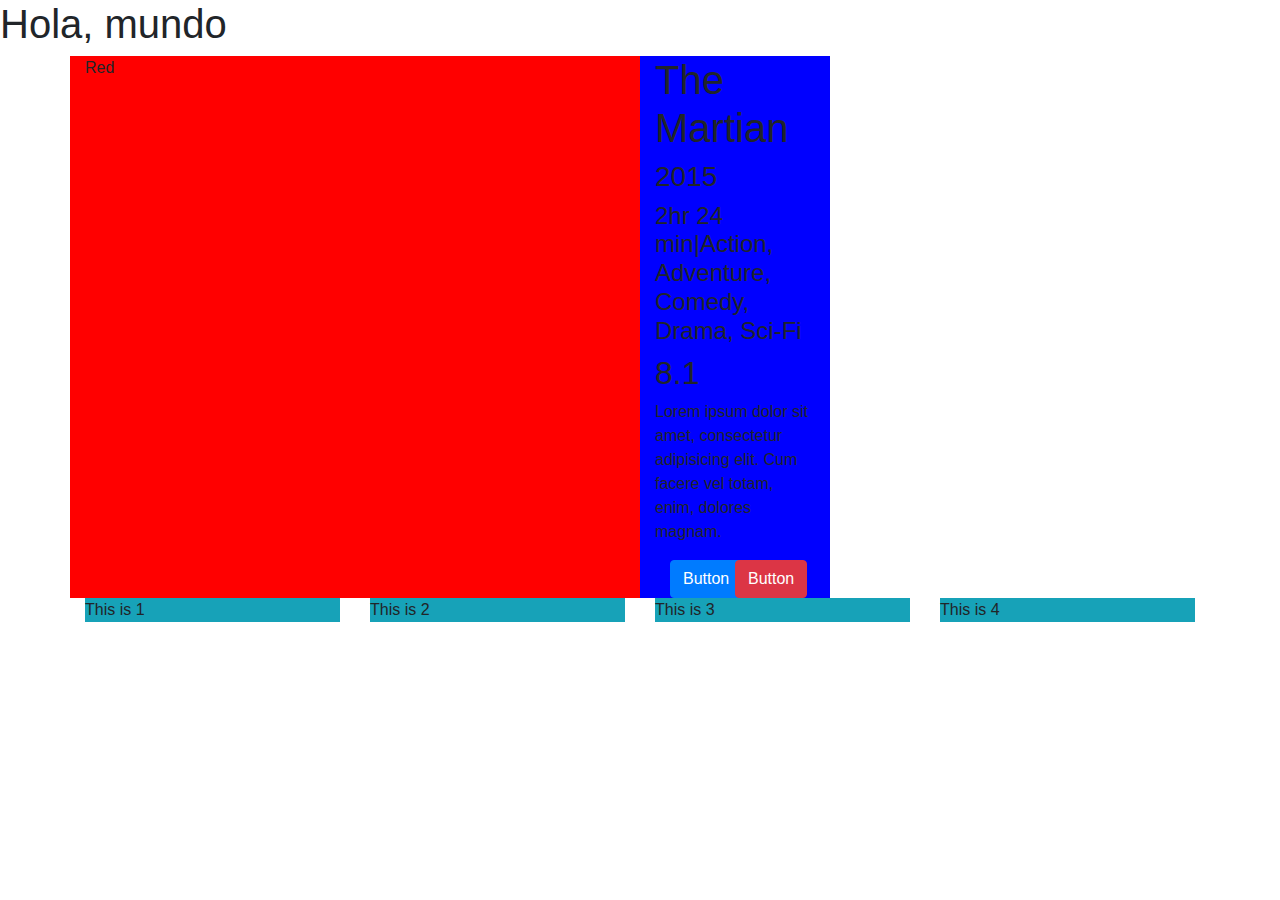
==== index.html @ c1e4bbce "First project commit" ====
<!DOCTYPE html>
<html lang="en">
<head>
	<meta charset="UTF-8">
	<meta name="viewport" content="width=device-width, initial-scale=1.0">
	<title>Cinema Website</title>

	<!-- CSS Stylesheets -->
	<link rel="stylesheet" href="css/style.css">
	<link rel="stylesheet" href="css/vendor/bootstrap.min.css">



</head>
<body>
	
	<h1>Hola, mundo</h1>
	<div class="container" style="height: auto;">
		<div class="row h-100 overflow-hidden">
			<div class="col-6 col-md-6" style="background: red">Red</div>
			<div class="col-6 col-md-2" style="background: blue">
				<h1>The Martian</h1>
				<h3>2015</h3>
				<h4>2hr 24 min|Action, Adventure, Comedy, Drama, Sci-Fi</h4>
				<h2>8.1</h2>
				<p>Lorem ipsum dolor sit amet, consectetur adipisicing elit. Cum facere vel totam, enim, dolores magnam.</p>
				<div class="row container-fluid">
					<div class="col-6"><button class="btn btn-primary">Button</button></div>
					<div class="col-6"><button class="btn btn-danger">Button</button></div>
				</div>
			</div>
		</div>
		<div class="row">
			<div class="col-3"><div class="bg-info">This is 1</div></div>
			<div class="col-3"><div class="bg-info">This is 2</div></div>
			<div class="col-3"><div class="bg-info">This is 3</div></div>
			<div class="col-3"><div class="bg-info">This is 4</div></div>
			
		</div>


	</div>





	<script src="js/jquery.js"></script>
	<script src="js/bootstrap.min.js"></script>
	<script scr="js/jquery.js"></script>
</body>
</html>
---- css/style.css ----
/*# sourceMappingURL=style.css.map */
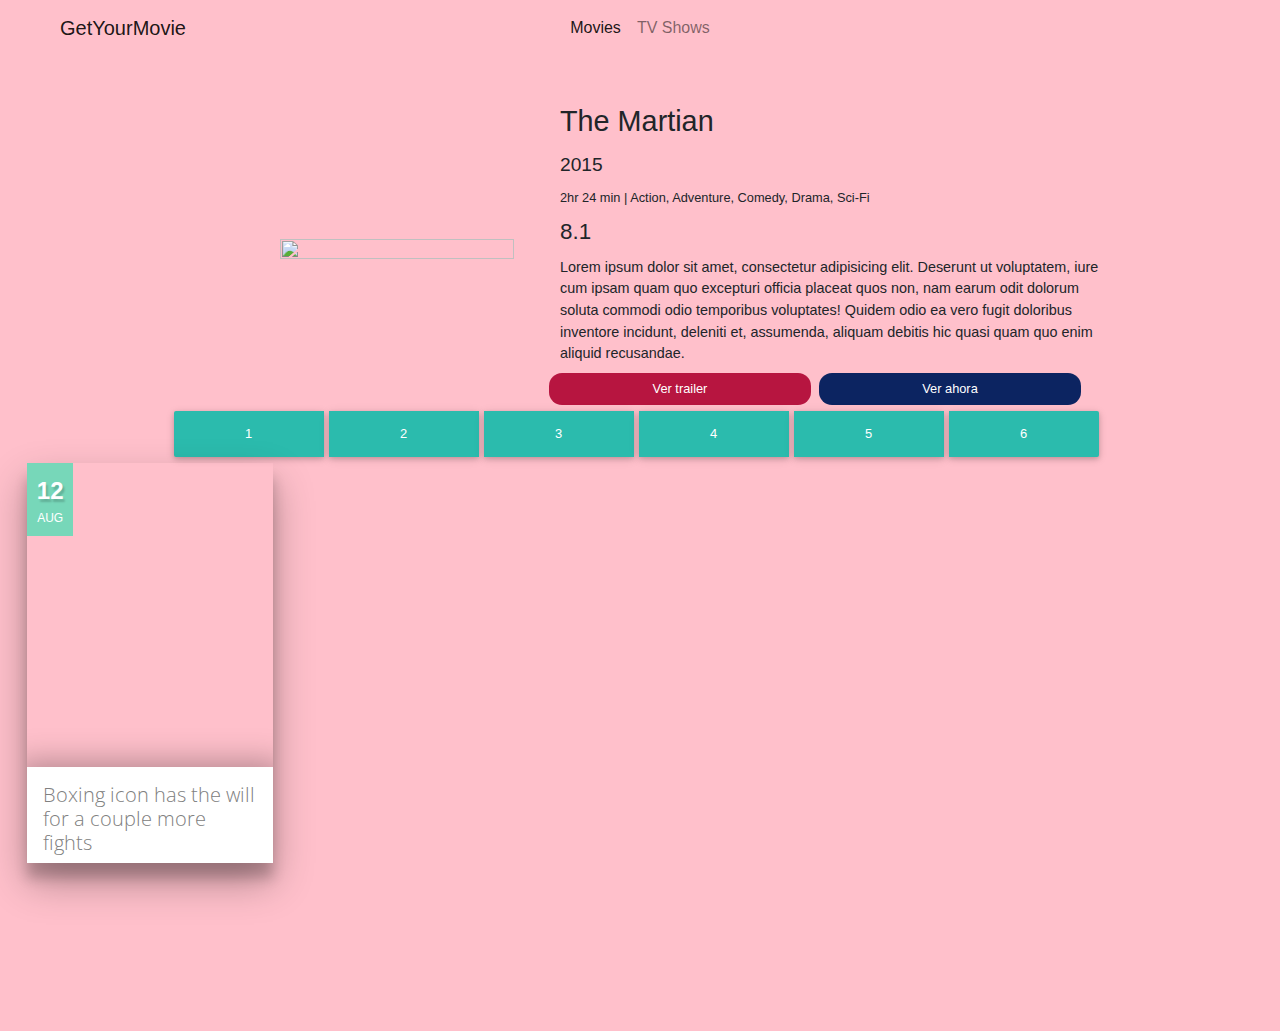
==== commit fc6bd116: "Card design finished" ====
--- a/index.html
+++ b/index.html
@@ -6,40 +6,126 @@
 	<title>Cinema Website</title>
 
 	<!-- CSS Stylesheets -->
-	<link rel="stylesheet" href="css/style.css">
 	<link rel="stylesheet" href="css/vendor/bootstrap.min.css">
+	<link rel="stylesheet" href="css/style.min.css">
+	<!-- <link rel="stylesheet" href="css/faststyle.css"> -->
+	<link rel="stylesheet" href="css/vendor/slick/slick.css">
+	<link rel="stylesheet" href="css/vendor/slick/slick-theme.css">
+
 
 
 
 </head>
 <body>
-	
-	<h1>Hola, mundo</h1>
-	<div class="container" style="height: auto;">
-		<div class="row h-100 overflow-hidden">
-			<div class="col-6 col-md-6" style="background: red">Red</div>
-			<div class="col-6 col-md-2" style="background: blue">
-				<h1>The Martian</h1>
-				<h3>2015</h3>
-				<h4>2hr 24 min|Action, Adventure, Comedy, Drama, Sci-Fi</h4>
-				<h2>8.1</h2>
-				<p>Lorem ipsum dolor sit amet, consectetur adipisicing elit. Cum facere vel totam, enim, dolores magnam.</p>
-				<div class="row container-fluid">
-					<div class="col-6"><button class="btn btn-primary">Button</button></div>
-					<div class="col-6"><button class="btn btn-danger">Button</button></div>
+
+	<!-- Navbar starts -->
+	<nav class="navbar navbar-expand-md navbar-light">
+	  <button class="navbar-toggler" type="button" data-toggle="collapse" data-target="#navbarNavDropdown" aria-controls="navbarNavDropdown" aria-expanded="false" aria-label="Toggle navigation">
+	    <span class="navbar-toggler-icon"></span>
+	  </button>
+	  <div class="collapse navbar-collapse" id="navbarNavDropdown">
+	  <a class="navbar-brand" href="#">GetYourMovie</a>
+	    <ul class="navbar-nav">
+	      <li class="nav-item active">
+	        <a class="nav-link" href="#">Movies<span class="sr-only">(current)</span></a>
+	      </li>
+	      <li class="nav-item">
+	        <a class="nav-link" href="#">TV Shows</a>
+	      </li>
+	    </ul>
+	  </div>
+	</nav>
+
+	<div class="hero-principal container" style="">
+		<div class="row justify-content-center align-items-center">
+			<div class="hero-poster col-12 col-sm-4 d-flex" style="background: ">
+				<img  class="" src="http://images.fandango.com/images/fandangoblog/Fan_JusticeLeagueposter_blo.jpg" style="width: 100%; height: 100%"; alt="">
+			</div>
+			<div class="hero-info col-12 col-sm-8 col-md-6" style="background: ">
+				<p class="info-name">The Martian</p >
+				<p class="info-year">2015</p>
+				<p class="info-duration">2hr 24 min | Action, Adventure, Comedy, Drama, Sci-Fi</p>
+				<p class="info-rating">8.1</p>
+				<p class="info-description">Lorem ipsum dolor sit amet, consectetur adipisicing elit. Deserunt ut voluptatem, iure cum ipsam quam quo excepturi officia placeat quos non, nam earum odit dolorum soluta commodi odio temporibus voluptates! Quidem odio ea vero fugit doloribus inventore incidunt, deleniti et, assumenda, aliquam debitis hic quasi quam quo enim aliquid recusandae.</p>
+
+				<div class="info-buttons row d-flex">
+					<div class="col-6 px-1"><button class="info-btn btn-trailer">Ver trailer</button></div>
+					<div class="col-6 px-1"><button class="info-btn btn-ahora">Ver ahora</button></div>
 				</div>
 			</div>
 		</div>
-		<div class="row">
-			<div class="col-3"><div class="bg-info">This is 1</div></div>
-			<div class="col-3"><div class="bg-info">This is 2</div></div>
-			<div class="col-3"><div class="bg-info">This is 3</div></div>
-			<div class="col-3"><div class="bg-info">This is 4</div></div>
-			
+	</div>
+
+
+	<div id="filter" class="btn-toolbar" role="toolbar" aria-label="Toolbar with button groups">
+	  <div class="btn-categories btn-group mr-2" role="group" aria-label="First group">
+	    <button type="button" class="btn btn-default">1</button>
+	    <button type="button" class="btn btn-default">2</button>
+	    <button type="button" class="btn btn-default">3</button>
+	    <button type="button" class="btn btn-default">4</button>
+	    <button type="button" class="btn btn-default">5</button>
+	    <button type="button" class="btn btn-default">6</button>
+	  </div>
+	</div>
+
+
+
+	<!-- partial:index.partial.html -->
+	<!-- <div class="container-fluid row-slide row justify-content-center"> -->
+
+		<!-- slide item -->
+	  <!-- <div class="slide-card">
+	    <div class="wrapper">
+	      <div class="date">
+	        <span class="day">12</span>
+	        <span class="month">Aug</span>
+	      </div>
+	      <div class="data">
+	        <div class="content">
+	          <h2 class="title">Boxing icon has the will for a couple more fights</h2>
+	          <div class="text"><p>The highly anticipated world championship fight will take place at 10am and is the second major boxing blockbuster in the nation after 43 years.
+						The highly anticipated world championship fight will take place at 10am and is the second major boxing blockbuster in the nation after 43 years.
+						The highly anticipated world championship fight will take place at 10am and is the second major boxing blockbuster in the nation after 43 years.</p>
+					</div>
+						<div class="info-buttons row d-flex justify-content-end"><div class="col-6 px-2 mt-2"><button class="info-btn btn-ahora">Ver ahora</button></div></div>
+	        </div>
+	      </div>
+	    </div>
+	  </div> -->
+	<!-- </div> -->
+
+
+	<div class="">
+		<div class="slide-card">
+			<div class="wrapper">
+				<div class="date">
+					<span class="day">12</span>
+					<span class="month">Aug</span>
+				</div>
+				<div class="data">
+					<div class="content">
+						<h2 class="title">Boxing icon has the will for a couple more fights</h2>
+						<div class="text"><p>The highly anticipated world championship fight will take place at 10am and is the second major boxing blockbuster in the nation after 43 years.
+						The highly anticipated world championship fight will take place at 10am and is the second major boxing blockbuster in the nation after 43 years.
+						The highly anticipated world championship fight will take place at 10am and is the second major boxing blockbuster in the nation after 43 years.</p>
+					</div>
+						<div class="info-buttons row d-flex justify-content-end"><div class="col-6 px-2 mt-2"><button class="info-btn btn-ahora">Ver ahora</button></div></div>
+					</div>
+				</div>
+			</div>
 		</div>
 
 
+
 	</div>
+
+
+	<div class="your-class">
+	  <div>your content</div>
+	  <div>your content</div>
+	  <div>your content</div>
+	</div>
+
 
 
 
@@ -47,6 +133,7 @@
 
 	<script src="js/jquery.js"></script>
 	<script src="js/bootstrap.min.js"></script>
-	<script scr="js/jquery.js"></script>
+	<script src="js/slick.min.js"></script>
+	<script src="js/main.js"></script>
 </body>
-</html>+</html>
--- a/css/style.min.css
+++ b/css/style.min.css
@@ -0,0 +1,4 @@
+@import url(https://fonts.googleapis.com/css?family=Open+Sans:300,400,700);html,body{min-height:100% !important;height:100%;width:100%}body{position:absolute;background-color:pink;top:0;left:0}nav{position:absolute !important;background-color:transparent !important;top:0;left:0;z-index:5;width:100%}nav .navbar-collapse{justify-content:center}@media (min-width: 768px){nav .navbar-brand{position:absolute;left:60px}}.hero-principal{margin-top:100px}.hero-poster{position:relative;justify-content:flex-end}@media (max-width: 991.98px){.hero-poster{justify-content:center}}.hero-poster img{max-width:250px;padding-right:1rem}.hero-info{align-items:flex-start}.hero-info p{text-align:left;margin-bottom:8px}.hero-info .info-name{font-size:1.8rem}.hero-info .info-year{font-size:1.2rem}.hero-info .info-duration{font-size:0.8rem}.hero-info .info-rating{font-size:1.4rem}.hero-info .info-description{font-size:0.9rem}.info-buttons{width:100%;align-self:center;outline:none}.info-buttons .info-btn{width:100%;height:32px;border:none;border-radius:13px;font-size:0.8rem;color:#ffffff}.info-buttons .btn-trailer{background:#b71540;transition:200ms}.info-buttons .btn-trailer:hover{background:#891030}.info-buttons .btn-ahora{background:#0c2461;transition:200ms}.info-buttons .btn-ahora:hover{background:#061334}.btn-categories{width:100%;justify-content:center}.btn-categories .btn{flex-basis:150px;flex-grow:0;margin:.375rem;color:inherit;text-transform:uppercase;word-wrap:break-word;white-space:normal;cursor:pointer;border:0;border-radius:.125rem;box-shadow:0 2px 5px 0 rgba(0,0,0,0.16),0 2px 10px 0 rgba(0,0,0,0.12);transition:color .15s ease-in-out,+ background-color .15s ease-in-out,+ border-color .15s ease-in-out,+ box-shadow .15s ease-in-out;padding:.84rem 2.14rem;font-size:.81rem}.btn-categories .btn-default{color:#fff;background-color:#2bbbad !important}.btn-categories .btn-default:hover{background-color:#219287 !important}.row-slide{margin:50px auto 100px}.slide-card{padding:0 1.7rem;width:300px !important}.slide-card .wrapper{background-color:#fff;min-height:400px;position:relative;overflow:hidden;box-shadow:0 19px 38px rgba(0,0,0,0.3),0 15px 12px rgba(0,0,0,0.2)}.slide-card .wrapper:hover .data{transform:translateY(0)}.slide-card .data{position:absolute;bottom:0;width:100%;transform:translateY(calc(160px + 1em));transition:transform 0.3s}.slide-card .data .content{padding:1em;position:relative;z-index:1}.slide-card .title{font-family:"Open Sans",sans-serif;font-weight:300;font-size:20px}.slide-card .title a{text-decoration:none}.slide-card .text{height:120px;margin:0;overflow-y:auto}.slide-card .text p{font-size:15px}.slide-card .text::-webkit-scrollbar-track{background-color:#dfe6e9}.slide-card .text::-webkit-scrollbar{width:5px}.slide-card .text::-webkit-scrollbar-thumb{background-color:#636e72}.slide-card .text::-webkit-scrollbar-thumb:hover,.slide-card .text::-webkit-scrollbar-thumb:active{background-color:#2d3436}.slide-card .wrapper{background:url(http://images.fandango.com/images/fandangoblog/Fan_JusticeLeagueposter_blo.jpg) 20% 1%/cover no-repeat}.slide-card .date{position:absolute;top:0;left:0;background-color:#77d7b9;color:#fff;padding:0.6em}.slide-card .date span{display:block;text-align:center}.slide-card .date .day{font-weight:700;font-size:24px;text-shadow:2px 3px 2px rgba(0,0,0,0.18)}.slide-card .date .month{text-transform:uppercase}.slide-card .date .month,.slide-card .date .year{font-size:12px}.slide-card .content{background-color:#fff;box-shadow:0 5px 30px 10px rgba(0,0,0,0.3)}.slide-card .content .info-buttons{margin:0}.slide-card .title{color:gray}@media (max-width: 991.98px){.row-slide{margin:50px auto 0}.slide-card{padding:0 1.7rem;width:30%}.slide-card .wrapper{min-height:350px;overflow:hidden}.slide-card .wrapper:hover .data{transform:translateY(0)}.slide-card .data{transform:translateY(calc(120px + 1em))}.slide-card .data .content{padding:1em;position:relative;z-index:1}.slide-card .title{margin-top:10px;font-size:20px}.slide-card .text{height:120px;margin:0;overflow-y:auto}.slide-card .date{padding:0.8em}.slide-card .date .day{font-size:24px}.slide-card .date .month,.slide-card .date .year{font-size:12px}}.slick-track{width:40% !important}
--- a/css/faststyle.css
+++ b/css/faststyle.css
@@ -0,0 +1,71 @@
+.last-added {
+
+}
+
+/*.card {
+	width: 100px;
+	height: 200px;
+
+}*/
+/*
+.card:nth-child(1) {
+	background: red;
+}
+
+.card:nth-child(2) {
+	background: blue;
+}
+.card:nth-child(3) {
+	background: yellow;
+}
+.card:nth-child(4) {
+	background: black;
+}
+.card:nth-child(5) {
+	background: purple;
+}
+.card:nth-child(6) {
+	background: cyan;
+}
+
+
+*/
+.slider-wraper {
+	position: relative;
+	/*left: 150px;*/
+	width: 100%;
+	height: 300px;
+	/*display: flex;*/
+}
+
+
+.slider-wraper * {
+	height: 100% !important;
+}
+
+.poster {
+	/*width: 200px;*/
+	/*height: 100px !important;*/
+	padding: 10px;
+	outline: none;
+	height: 100%;
+}
+
+.poster img{
+	/*width: 100%;*/
+	height: 100%;
+	object-fit: cover;
+	
+}
+
+
+.slide-container {
+  margin: auto;
+  width: 600px;
+  text-align: center;
+}
+
+
+/*   */
+
+
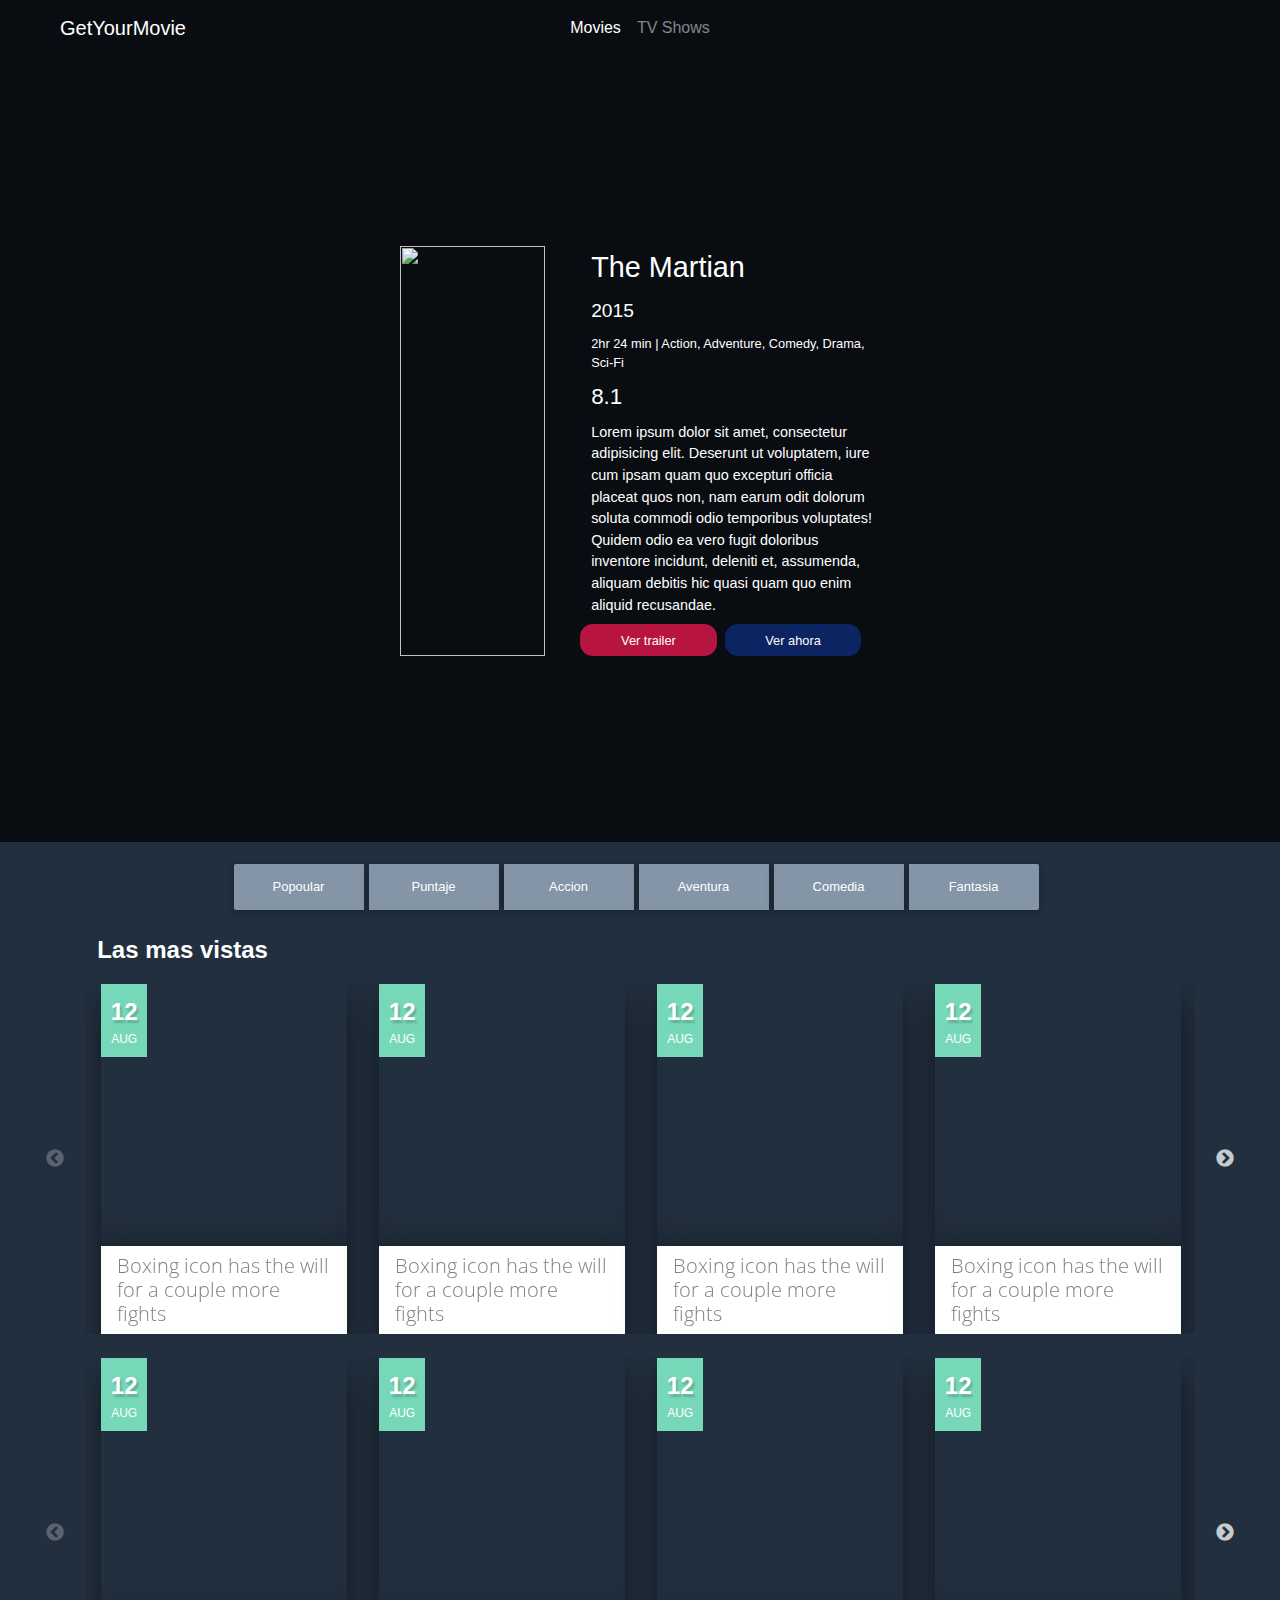
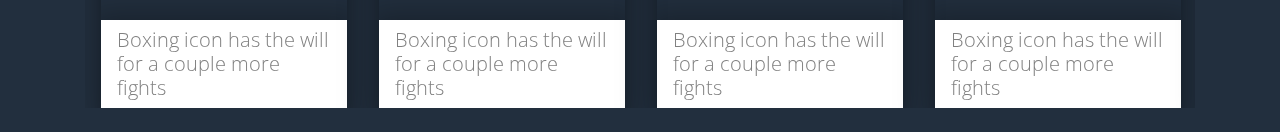
==== commit 952d94ef: "UI 1v without footer" ====
--- a/index.html
+++ b/index.html
@@ -7,10 +7,10 @@
 
 	<!-- CSS Stylesheets -->
 	<link rel="stylesheet" href="css/vendor/bootstrap.min.css">
-	<link rel="stylesheet" href="css/style.min.css">
 	<!-- <link rel="stylesheet" href="css/faststyle.css"> -->
 	<link rel="stylesheet" href="css/vendor/slick/slick.css">
 	<link rel="stylesheet" href="css/vendor/slick/slick-theme.css">
+	<link rel="stylesheet" href="css/style.min.css">
 
 
 
@@ -19,7 +19,7 @@
 <body>
 
 	<!-- Navbar starts -->
-	<nav class="navbar navbar-expand-md navbar-light">
+	<nav class="navbar navbar-expand-md navbar-dark">
 	  <button class="navbar-toggler" type="button" data-toggle="collapse" data-target="#navbarNavDropdown" aria-controls="navbarNavDropdown" aria-expanded="false" aria-label="Toggle navigation">
 	    <span class="navbar-toggler-icon"></span>
 	  </button>
@@ -36,12 +36,18 @@
 	  </div>
 	</nav>
 
-	<div class="hero-principal container" style="">
-		<div class="row justify-content-center align-items-center">
-			<div class="hero-poster col-12 col-sm-4 d-flex" style="background: ">
+	<div class="hero-principal container-fluid justify-content-center" style="">
+		<div class="row justify-content-center">
+			<div class="hero-video">
+				<video src="https://ak6.picdn.net/shutterstock/videos/1014547376/preview/stock-footage-slow-motion-young-woman-running-in-purple-flowers-field-in-iceland-travel-and-adventure-concept.webm" autoplay loop poster="">
+
+				</video>
+
+			</div>
+			<div class="hero-poster col-6 col-sm-5 col-md-5 col-lg-3 d-flex" style="background: ">
 				<img  class="" src="http://images.fandango.com/images/fandangoblog/Fan_JusticeLeagueposter_blo.jpg" style="width: 100%; height: 100%"; alt="">
 			</div>
-			<div class="hero-info col-12 col-sm-8 col-md-6" style="background: ">
+			<div class="hero-info col-12 col-sm-7 col-md-5" style="background: ">
 				<p class="info-name">The Martian</p >
 				<p class="info-year">2015</p>
 				<p class="info-duration">2hr 24 min | Action, Adventure, Comedy, Drama, Sci-Fi</p>
@@ -56,75 +62,445 @@
 		</div>
 	</div>
 
-
-	<div id="filter" class="btn-toolbar" role="toolbar" aria-label="Toolbar with button groups">
-	  <div class="btn-categories btn-group mr-2" role="group" aria-label="First group">
-	    <button type="button" class="btn btn-default">1</button>
-	    <button type="button" class="btn btn-default">2</button>
-	    <button type="button" class="btn btn-default">3</button>
-	    <button type="button" class="btn btn-default">4</button>
-	    <button type="button" class="btn btn-default">5</button>
-	    <button type="button" class="btn btn-default">6</button>
+	<div id="filter" class="btn-toolbar mt-3" role="toolbar" aria-label="Toolbar with button groups">
+	  <div class="btn-categories btn-group mr-2 flex-wrap" role="group" aria-label="First group">
+	    <button type="button" class="btn btn-default">Popoular</button>
+	    <button type="button" class="btn btn-default">Puntaje</button>
+	    <button type="button" class="btn btn-default">Accion</button>
+	    <button type="button" class="btn btn-default">Aventura</button>
+	    <button type="button" class="btn btn-default">Comedia</button>
+	    <button type="button" class="btn btn-default">Fantasia</button>
 	  </div>
 	</div>
 
-
-
-	<!-- partial:index.partial.html -->
-	<!-- <div class="container-fluid row-slide row justify-content-center"> -->
-
-		<!-- slide item -->
-	  <!-- <div class="slide-card">
-	    <div class="wrapper">
-	      <div class="date">
-	        <span class="day">12</span>
-	        <span class="month">Aug</span>
-	      </div>
-	      <div class="data">
-	        <div class="content">
-	          <h2 class="title">Boxing icon has the will for a couple more fights</h2>
-	          <div class="text"><p>The highly anticipated world championship fight will take place at 10am and is the second major boxing blockbuster in the nation after 43 years.
-						The highly anticipated world championship fight will take place at 10am and is the second major boxing blockbuster in the nation after 43 years.
-						The highly anticipated world championship fight will take place at 10am and is the second major boxing blockbuster in the nation after 43 years.</p>
-					</div>
-						<div class="info-buttons row d-flex justify-content-end"><div class="col-6 px-2 mt-2"><button class="info-btn btn-ahora">Ver ahora</button></div></div>
-	        </div>
-	      </div>
-	    </div>
-	  </div> -->
-	<!-- </div> -->
-
-
-	<div class="">
-		<div class="slide-card">
-			<div class="wrapper">
-				<div class="date">
-					<span class="day">12</span>
-					<span class="month">Aug</span>
-				</div>
-				<div class="data">
-					<div class="content">
-						<h2 class="title">Boxing icon has the will for a couple more fights</h2>
-						<div class="text"><p>The highly anticipated world championship fight will take place at 10am and is the second major boxing blockbuster in the nation after 43 years.
-						The highly anticipated world championship fight will take place at 10am and is the second major boxing blockbuster in the nation after 43 years.
-						The highly anticipated world championship fight will take place at 10am and is the second major boxing blockbuster in the nation after 43 years.</p>
-					</div>
-						<div class="info-buttons row d-flex justify-content-end"><div class="col-6 px-2 mt-2"><button class="info-btn btn-ahora">Ver ahora</button></div></div>
-					</div>
-				</div>
+	<div class="movies-section">
+		<!-- Slider -->
+		<div class="slider-wraper container-fluid mb-4 row flex-column">
+			<div class="slide-category container mt-3" style=""><p>Las mas vistas</p></div>
+			<div class="your-class container">
+
+				<!-- Slide item -->
+			  <div class="slider-item d-flex justify-content-center">
+					<div class="slide-card">
+				    <div class="wrapper">
+				      <div class="date">
+				        <span class="day">12</span>
+				        <span class="month">Aug</span>
+				      </div>
+				      <div class="data">
+				        <div class="content">
+				          <h2 class="title">Boxing icon has the will for a couple more fights</h2>
+				          <div class="text"><p>The highly anticipated world championship fight will take place at 10am and is the second major boxing blockbuster in the nation after 43 years.
+									The highly anticipated world championship fight will take place at 10am and is the second major boxing blockbuster in the nation after 43 years.
+									The highly anticipated world championship fight will take place at 10am and is the second major boxing blockbuster in the nation after 43 years.</p>
+								</div>
+									<div class="info-buttons row d-flex justify-content-end"><div class="col-6 px-2 mt-2"><button class="info-btn btn-ahora">Ver ahora</button></div></div>
+				        </div>
+				      </div>
+				    </div>
+				  </div>
+			  </div>
+
+				<!-- Slide item -->
+			  <div class="slider-item d-flex justify-content-center">
+					<div class="slide-card">
+				    <div class="wrapper">
+				      <div class="date">
+				        <span class="day">12</span>
+				        <span class="month">Aug</span>
+				      </div>
+				      <div class="data">
+				        <div class="content">
+				          <h2 class="title">Boxing icon has the will for a couple more fights</h2>
+				          <div class="text"><p>The highly anticipated world championship fight will take place at 10am and is the second major boxing blockbuster in the nation after 43 years.
+									The highly anticipated world championship fight will take place at 10am and is the second major boxing blockbuster in the nation after 43 years.
+									The highly anticipated world championship fight will take place at 10am and is the second major boxing blockbuster in the nation after 43 years.</p>
+								</div>
+									<div class="info-buttons row d-flex justify-content-end"><div class="col-6 px-2 mt-2"><button class="info-btn btn-ahora">Ver ahora</button></div></div>
+				        </div>
+				      </div>
+				    </div>
+				  </div>
+			  </div>
+
+				<!-- Slide item -->
+			  <div class="slider-item d-flex justify-content-center">
+					<div class="slide-card">
+				    <div class="wrapper">
+				      <div class="date">
+				        <span class="day">12</span>
+				        <span class="month">Aug</span>
+				      </div>
+				      <div class="data">
+				        <div class="content">
+				          <h2 class="title">Boxing icon has the will for a couple more fights</h2>
+				          <div class="text"><p>The highly anticipated world championship fight will take place at 10am and is the second major boxing blockbuster in the nation after 43 years.
+									The highly anticipated world championship fight will take place at 10am and is the second major boxing blockbuster in the nation after 43 years.
+									The highly anticipated world championship fight will take place at 10am and is the second major boxing blockbuster in the nation after 43 years.</p>
+								</div>
+									<div class="info-buttons row d-flex justify-content-end"><div class="col-6 px-2 mt-2"><button class="info-btn btn-ahora">Ver ahora</button></div></div>
+				        </div>
+				      </div>
+				    </div>
+				  </div>
+			  </div>
+
+				<!-- Slide item -->
+			  <div class="slider-item d-flex justify-content-center">
+					<div class="slide-card">
+				    <div class="wrapper">
+				      <div class="date">
+				        <span class="day">12</span>
+				        <span class="month">Aug</span>
+				      </div>
+				      <div class="data">
+				        <div class="content">
+				          <h2 class="title">Boxing icon has the will for a couple more fights</h2>
+				          <div class="text"><p>The highly anticipated world championship fight will take place at 10am and is the second major boxing blockbuster in the nation after 43 years.
+									The highly anticipated world championship fight will take place at 10am and is the second major boxing blockbuster in the nation after 43 years.
+									The highly anticipated world championship fight will take place at 10am and is the second major boxing blockbuster in the nation after 43 years.</p>
+								</div>
+									<div class="info-buttons row d-flex justify-content-end"><div class="col-6 px-2 mt-2"><button class="info-btn btn-ahora">Ver ahora</button></div></div>
+				        </div>
+				      </div>
+				    </div>
+				  </div>
+			  </div>
+
+				<!-- Slide item -->
+			  <div class="slider-item d-flex justify-content-center">
+					<div class="slide-card">
+				    <div class="wrapper">
+				      <div class="date">
+				        <span class="day">12</span>
+				        <span class="month">Aug</span>
+				      </div>
+				      <div class="data">
+				        <div class="content">
+				          <h2 class="title">Boxing icon has the will for a couple more fights</h2>
+				          <div class="text"><p>The highly anticipated world championship fight will take place at 10am and is the second major boxing blockbuster in the nation after 43 years.
+									The highly anticipated world championship fight will take place at 10am and is the second major boxing blockbuster in the nation after 43 years.
+									The highly anticipated world championship fight will take place at 10am and is the second major boxing blockbuster in the nation after 43 years.</p>
+								</div>
+									<div class="info-buttons row d-flex justify-content-end"><div class="col-6 px-2 mt-2"><button class="info-btn btn-ahora">Ver ahora</button></div></div>
+				        </div>
+				      </div>
+				    </div>
+				  </div>
+			  </div>
+
+				<!-- Slide item -->
+			  <div class="slider-item d-flex justify-content-center">
+					<div class="slide-card">
+				    <div class="wrapper">
+				      <div class="date">
+				        <span class="day">12</span>
+				        <span class="month">Aug</span>
+				      </div>
+				      <div class="data">
+				        <div class="content">
+				          <h2 class="title">Boxing icon has the will for a couple more fights</h2>
+				          <div class="text"><p>The highly anticipated world championship fight will take place at 10am and is the second major boxing blockbuster in the nation after 43 years.
+									The highly anticipated world championship fight will take place at 10am and is the second major boxing blockbuster in the nation after 43 years.
+									The highly anticipated world championship fight will take place at 10am and is the second major boxing blockbuster in the nation after 43 years.</p>
+								</div>
+									<div class="info-buttons row d-flex justify-content-end"><div class="col-6 px-2 mt-2"><button class="info-btn btn-ahora">Ver ahora</button></div></div>
+				        </div>
+				      </div>
+				    </div>
+				  </div>
+			  </div>
+
+				<!-- Slide item -->
+			  <div class="slider-item d-flex justify-content-center">
+					<div class="slide-card">
+				    <div class="wrapper">
+				      <div class="date">
+				        <span class="day">12</span>
+				        <span class="month">Aug</span>
+				      </div>
+				      <div class="data">
+				        <div class="content">
+				          <h2 class="title">Boxing icon has the will for a couple more fights</h2>
+				          <div class="text"><p>The highly anticipated world championship fight will take place at 10am and is the second major boxing blockbuster in the nation after 43 years.
+									The highly anticipated world championship fight will take place at 10am and is the second major boxing blockbuster in the nation after 43 years.
+									The highly anticipated world championship fight will take place at 10am and is the second major boxing blockbuster in the nation after 43 years.</p>
+								</div>
+									<div class="info-buttons row d-flex justify-content-end"><div class="col-6 px-2 mt-2"><button class="info-btn btn-ahora">Ver ahora</button></div></div>
+				        </div>
+				      </div>
+				    </div>
+				  </div>
+			  </div>
+
+				<!-- Slide item -->
+			  <div class="slider-item d-flex justify-content-center">
+					<div class="slide-card">
+				    <div class="wrapper">
+				      <div class="date">
+				        <span class="day">12</span>
+				        <span class="month">Aug</span>
+				      </div>
+				      <div class="data">
+				        <div class="content">
+				          <h2 class="title">Boxing icon has the will for a couple more fights</h2>
+				          <div class="text"><p>The highly anticipated world championship fight will take place at 10am and is the second major boxing blockbuster in the nation after 43 years.
+									The highly anticipated world championship fight will take place at 10am and is the second major boxing blockbuster in the nation after 43 years.
+									The highly anticipated world championship fight will take place at 10am and is the second major boxing blockbuster in the nation after 43 years.</p>
+								</div>
+									<div class="info-buttons row d-flex justify-content-end"><div class="col-6 px-2 mt-2"><button class="info-btn btn-ahora">Ver ahora</button></div></div>
+				        </div>
+				      </div>
+				    </div>
+				  </div>
+			  </div>
+
+				<!-- Slide item -->
+			  <div class="slider-item d-flex justify-content-center">
+					<div class="slide-card">
+				    <div class="wrapper">
+				      <div class="date">
+				        <span class="day">12</span>
+				        <span class="month">Aug</span>
+				      </div>
+				      <div class="data">
+				        <div class="content">
+				          <h2 class="title">Boxing icon has the will for a couple more fights</h2>
+				          <div class="text"><p>The highly anticipated world championship fight will take place at 10am and is the second major boxing blockbuster in the nation after 43 years.
+									The highly anticipated world championship fight will take place at 10am and is the second major boxing blockbuster in the nation after 43 years.
+									The highly anticipated world championship fight will take place at 10am and is the second major boxing blockbuster in the nation after 43 years.</p>
+								</div>
+									<div class="info-buttons row d-flex justify-content-end"><div class="col-6 px-2 mt-2"><button class="info-btn btn-ahora">Ver ahora</button></div></div>
+				        </div>
+				      </div>
+				    </div>
+				  </div>
+			  </div>
 			</div>
 		</div>
 
-
-
+		<!-- End Slider -->
+
+
+		<!-- Slider -->
+		<div class="slider-wraper container-fluid mb-4">
+			<div class="your-class container">
+
+				<!-- Slide item -->
+			  <div class="slider-item d-flex justify-content-center">
+					<div class="slide-card">
+				    <div class="wrapper">
+				      <div class="date">
+				        <span class="day">12</span>
+				        <span class="month">Aug</span>
+				      </div>
+				      <div class="data">
+				        <div class="content">
+				          <h2 class="title">Boxing icon has the will for a couple more fights</h2>
+				          <div class="text"><p>The highly anticipated world championship fight will take place at 10am and is the second major boxing blockbuster in the nation after 43 years.
+									The highly anticipated world championship fight will take place at 10am and is the second major boxing blockbuster in the nation after 43 years.
+									The highly anticipated world championship fight will take place at 10am and is the second major boxing blockbuster in the nation after 43 years.</p>
+								</div>
+									<div class="info-buttons row d-flex justify-content-end"><div class="col-6 px-2 mt-2"><button class="info-btn btn-ahora">Ver ahora</button></div></div>
+				        </div>
+				      </div>
+				    </div>
+				  </div>
+			  </div>
+
+				<!-- Slide item -->
+			  <div class="slider-item d-flex justify-content-center">
+					<div class="slide-card">
+				    <div class="wrapper">
+				      <div class="date">
+				        <span class="day">12</span>
+				        <span class="month">Aug</span>
+				      </div>
+				      <div class="data">
+				        <div class="content">
+				          <h2 class="title">Boxing icon has the will for a couple more fights</h2>
+				          <div class="text"><p>The highly anticipated world championship fight will take place at 10am and is the second major boxing blockbuster in the nation after 43 years.
+									The highly anticipated world championship fight will take place at 10am and is the second major boxing blockbuster in the nation after 43 years.
+									The highly anticipated world championship fight will take place at 10am and is the second major boxing blockbuster in the nation after 43 years.</p>
+								</div>
+									<div class="info-buttons row d-flex justify-content-end"><div class="col-6 px-2 mt-2"><button class="info-btn btn-ahora">Ver ahora</button></div></div>
+				        </div>
+				      </div>
+				    </div>
+				  </div>
+			  </div>
+
+				<!-- Slide item -->
+			  <div class="slider-item d-flex justify-content-center">
+					<div class="slide-card">
+				    <div class="wrapper">
+				      <div class="date">
+				        <span class="day">12</span>
+				        <span class="month">Aug</span>
+				      </div>
+				      <div class="data">
+				        <div class="content">
+				          <h2 class="title">Boxing icon has the will for a couple more fights</h2>
+				          <div class="text"><p>The highly anticipated world championship fight will take place at 10am and is the second major boxing blockbuster in the nation after 43 years.
+									The highly anticipated world championship fight will take place at 10am and is the second major boxing blockbuster in the nation after 43 years.
+									The highly anticipated world championship fight will take place at 10am and is the second major boxing blockbuster in the nation after 43 years.</p>
+								</div>
+									<div class="info-buttons row d-flex justify-content-end"><div class="col-6 px-2 mt-2"><button class="info-btn btn-ahora">Ver ahora</button></div></div>
+				        </div>
+				      </div>
+				    </div>
+				  </div>
+			  </div>
+
+				<!-- Slide item -->
+			  <div class="slider-item d-flex justify-content-center">
+					<div class="slide-card">
+				    <div class="wrapper">
+				      <div class="date">
+				        <span class="day">12</span>
+				        <span class="month">Aug</span>
+				      </div>
+				      <div class="data">
+				        <div class="content">
+				          <h2 class="title">Boxing icon has the will for a couple more fights</h2>
+				          <div class="text"><p>The highly anticipated world championship fight will take place at 10am and is the second major boxing blockbuster in the nation after 43 years.
+									The highly anticipated world championship fight will take place at 10am and is the second major boxing blockbuster in the nation after 43 years.
+									The highly anticipated world championship fight will take place at 10am and is the second major boxing blockbuster in the nation after 43 years.</p>
+								</div>
+									<div class="info-buttons row d-flex justify-content-end"><div class="col-6 px-2 mt-2"><button class="info-btn btn-ahora">Ver ahora</button></div></div>
+				        </div>
+				      </div>
+				    </div>
+				  </div>
+			  </div>
+
+				<!-- Slide item -->
+			  <div class="slider-item d-flex justify-content-center">
+					<div class="slide-card">
+				    <div class="wrapper">
+				      <div class="date">
+				        <span class="day">12</span>
+				        <span class="month">Aug</span>
+				      </div>
+				      <div class="data">
+				        <div class="content">
+				          <h2 class="title">Boxing icon has the will for a couple more fights</h2>
+				          <div class="text"><p>The highly anticipated world championship fight will take place at 10am and is the second major boxing blockbuster in the nation after 43 years.
+									The highly anticipated world championship fight will take place at 10am and is the second major boxing blockbuster in the nation after 43 years.
+									The highly anticipated world championship fight will take place at 10am and is the second major boxing blockbuster in the nation after 43 years.</p>
+								</div>
+									<div class="info-buttons row d-flex justify-content-end"><div class="col-6 px-2 mt-2"><button class="info-btn btn-ahora">Ver ahora</button></div></div>
+				        </div>
+				      </div>
+				    </div>
+				  </div>
+			  </div>
+
+				<!-- Slide item -->
+			  <div class="slider-item d-flex justify-content-center">
+					<div class="slide-card">
+				    <div class="wrapper">
+				      <div class="date">
+				        <span class="day">12</span>
+				        <span class="month">Aug</span>
+				      </div>
+				      <div class="data">
+				        <div class="content">
+				          <h2 class="title">Boxing icon has the will for a couple more fights</h2>
+				          <div class="text"><p>The highly anticipated world championship fight will take place at 10am and is the second major boxing blockbuster in the nation after 43 years.
+									The highly anticipated world championship fight will take place at 10am and is the second major boxing blockbuster in the nation after 43 years.
+									The highly anticipated world championship fight will take place at 10am and is the second major boxing blockbuster in the nation after 43 years.</p>
+								</div>
+									<div class="info-buttons row d-flex justify-content-end"><div class="col-6 px-2 mt-2"><button class="info-btn btn-ahora">Ver ahora</button></div></div>
+				        </div>
+				      </div>
+				    </div>
+				  </div>
+			  </div>
+
+				<!-- Slide item -->
+			  <div class="slider-item d-flex justify-content-center">
+					<div class="slide-card">
+				    <div class="wrapper">
+				      <div class="date">
+				        <span class="day">12</span>
+				        <span class="month">Aug</span>
+				      </div>
+				      <div class="data">
+				        <div class="content">
+				          <h2 class="title">Boxing icon has the will for a couple more fights</h2>
+				          <div class="text"><p>The highly anticipated world championship fight will take place at 10am and is the second major boxing blockbuster in the nation after 43 years.
+									The highly anticipated world championship fight will take place at 10am and is the second major boxing blockbuster in the nation after 43 years.
+									The highly anticipated world championship fight will take place at 10am and is the second major boxing blockbuster in the nation after 43 years.</p>
+								</div>
+									<div class="info-buttons row d-flex justify-content-end"><div class="col-6 px-2 mt-2"><button class="info-btn btn-ahora">Ver ahora</button></div></div>
+				        </div>
+				      </div>
+				    </div>
+				  </div>
+			  </div>
+
+				<!-- Slide item -->
+			  <div class="slider-item d-flex justify-content-center">
+					<div class="slide-card">
+				    <div class="wrapper">
+				      <div class="date">
+				        <span class="day">12</span>
+				        <span class="month">Aug</span>
+				      </div>
+				      <div class="data">
+				        <div class="content">
+				          <h2 class="title">Boxing icon has the will for a couple more fights</h2>
+				          <div class="text"><p>The highly anticipated world championship fight will take place at 10am and is the second major boxing blockbuster in the nation after 43 years.
+									The highly anticipated world championship fight will take place at 10am and is the second major boxing blockbuster in the nation after 43 years.
+									The highly anticipated world championship fight will take place at 10am and is the second major boxing blockbuster in the nation after 43 years.</p>
+								</div>
+									<div class="info-buttons row d-flex justify-content-end"><div class="col-6 px-2 mt-2"><button class="info-btn btn-ahora">Ver ahora</button></div></div>
+				        </div>
+				      </div>
+				    </div>
+				  </div>
+			  </div>
+
+				<!-- Slide item -->
+			  <div class="slider-item d-flex justify-content-center">
+					<div class="slide-card">
+				    <div class="wrapper">
+				      <div class="date">
+				        <span class="day">12</span>
+				        <span class="month">Aug</span>
+				      </div>
+				      <div class="data">
+				        <div class="content">
+				          <h2 class="title">Boxing icon has the will for a couple more fights</h2>
+				          <div class="text"><p>The highly anticipated world championship fight will take place at 10am and is the second major boxing blockbuster in the nation after 43 years.
+									The highly anticipated world championship fight will take place at 10am and is the second major boxing blockbuster in the nation after 43 years.
+									The highly anticipated world championship fight will take place at 10am and is the second major boxing blockbuster in the nation after 43 years.</p>
+								</div>
+									<div class="info-buttons row d-flex justify-content-end"><div class="col-6 px-2 mt-2"><button class="info-btn btn-ahora">Ver ahora</button></div></div>
+				        </div>
+				      </div>
+				    </div>
+				  </div>
+			  </div>
+			</div>
+		</div>
+
+		<!-- End Slider -->
 	</div>
 
 
-	<div class="your-class">
-	  <div>your content</div>
-	  <div>your content</div>
-	  <div>your content</div>
-	</div>
+
+
+
+
+
+
+
+
+
+
+
 
 
 
--- a/css/style.min.css
+++ b/css/style.min.css
@@ -1,4 +1,4 @@
-@import url(https://fonts.googleapis.com/css?family=Open+Sans:300,400,700);html,body{min-height:100% !important;height:100%;width:100%}body{position:absolute;background-color:pink;top:0;left:0}nav{position:absolute !important;background-color:transparent !important;top:0;left:0;z-index:5;width:100%}nav .navbar-collapse{justify-content:center}@media (min-width: 768px){nav .navbar-brand{position:absolute;left:60px}}.hero-principal{margin-top:100px}.hero-poster{position:relative;justify-content:flex-end}@media (max-width: 991.98px){.hero-poster{justify-content:center}}.hero-poster img{max-width:250px;padding-right:1rem}.hero-info{align-items:flex-start}.hero-info p{text-align:left;margin-bottom:8px}.hero-info .info-name{font-size:1.8rem}.hero-info .info-year{font-size:1.2rem}.hero-info .info-duration{font-size:0.8rem}.hero-info .info-rating{font-size:1.4rem}.hero-info .info-description{font-size:0.9rem}.info-buttons{width:100%;align-self:center;outline:none}.info-buttons .info-btn{width:100%;height:32px;border:none;border-radius:13px;font-size:0.8rem;color:#ffffff}.info-buttons .btn-trailer{background:#b71540;transition:200ms}.info-buttons .btn-trailer:hover{background:#891030}.info-buttons .btn-ahora{background:#0c2461;transition:200ms}.info-buttons .btn-ahora:hover{background:#061334}.btn-categories{width:100%;justify-content:center}.btn-categories .btn{flex-basis:150px;flex-grow:0;margin:.375rem;color:inherit;text-transform:uppercase;word-wrap:break-word;white-space:normal;cursor:pointer;border:0;border-radius:.125rem;box-shadow:0 2px 5px 0 rgba(0,0,0,0.16),0 2px 10px 0 rgba(0,0,0,0.12);transition:color .15s ease-in-out,+@import url(https://fonts.googleapis.com/css?family=Open+Sans:300,400,700);*{box-sizing:border-box}html,body{width:100vw;overflow-x:hidden;background:#222f3e}body{position:absolute;top:0;left:0}nav{position:absolute !important;background-color:transparent !important;top:0;left:0;z-index:5;width:100%}nav .navbar-collapse{justify-content:center}@media (min-width: 768px){nav .navbar-brand{position:absolute;left:60px}}.hero-principal{position:relative;padding:100px 40px 40px;min-height:calc(100vh - 58.08px);display:flex;align-items:center;overflow-y:hidden}.hero-principal .hero-video{position:absolute;width:100%;height:100%;top:0;left:0;background:rgba(0,0,0,0.3)}.hero-principal .hero-video video{position:relative;width:100%;height:100%;object-fit:cover}.hero-principal .hero-video::after{position:absolute;content:'';width:100%;height:100%;top:0;left:0;background:rgba(0,0,0,0.6)}.hero-poster{position:relative;justify-content:flex-end}@media (max-width: 991.98px){.hero-poster{justify-content:center}}.hero-poster img{width:100%;max-width:350px;height:100%;object-fit:cover;padding-right:1rem;align-self:flex-start}.hero-info{align-items:flex-start;max-width:700px}.hero-info p{text-align:left;margin-bottom:8px;color:#fff}.hero-info .info-name{font-size:1.8rem}.hero-info .info-year{font-size:1.2rem}.hero-info .info-duration{font-size:0.8rem}.hero-info .info-rating{font-size:1.4rem}.hero-info .info-description{font-size:0.9rem}.info-buttons{width:100%;align-self:center;outline:none}.info-buttons .info-btn{width:100%;height:32px;border:none;border-radius:13px;font-size:0.8rem;color:#ffffff}.info-buttons .btn-trailer{background:#b71540;transition:200ms}.info-buttons .btn-trailer:hover{background:#891030}.info-buttons .btn-ahora{background:#0c2461;transition:200ms}.info-buttons .btn-ahora:hover{background:#061334}.btn-categories{width:100%;justify-content:center;align-items:center;background:#222f3e}@media (max-width: 767.98px){.btn-categories{margin-right:0 !important}}.btn-categories .btn{flex-basis:calc((100% - 300px)/6);max-width:130px;flex-grow:0;margin:.375rem;color:inherit;text-transform:capitalize;word-wrap:break-word;white-space:normal;cursor:pointer;border:0;border-radius:.125rem;box-shadow:0 2px 5px 0 rgba(0,0,0,0.16),0 2px 10px 0 rgba(0,0,0,0.12);transition:color .15s ease-in-out,  background-color .15s ease-in-out,  border-color .15s ease-in-out,- box-shadow .15s ease-in-out;padding:.84rem 2.14rem;font-size:.81rem}.btn-categories .btn-default{color:#fff;background-color:#2bbbad !important}.btn-categories .btn-default:hover{background-color:#219287 !important}.row-slide{margin:50px auto 100px}.slide-card{padding:0 1.7rem;width:300px !important}.slide-card .wrapper{background-color:#fff;min-height:400px;position:relative;overflow:hidden;box-shadow:0 19px 38px rgba(0,0,0,0.3),0 15px 12px rgba(0,0,0,0.2)}.slide-card .wrapper:hover .data{transform:translateY(0)}.slide-card .data{position:absolute;bottom:0;width:100%;transform:translateY(calc(160px + 1em));transition:transform 0.3s}.slide-card .data .content{padding:1em;position:relative;z-index:1}.slide-card .title{font-family:"Open Sans",sans-serif;font-weight:300;font-size:20px}.slide-card .title a{text-decoration:none}.slide-card .text{height:120px;margin:0;overflow-y:auto}.slide-card .text p{font-size:15px}.slide-card .text::-webkit-scrollbar-track{background-color:#dfe6e9}.slide-card .text::-webkit-scrollbar{width:5px}.slide-card .text::-webkit-scrollbar-thumb{background-color:#636e72}.slide-card .text::-webkit-scrollbar-thumb:hover,.slide-card .text::-webkit-scrollbar-thumb:active{background-color:#2d3436}.slide-card .wrapper{background:url(http://images.fandango.com/images/fandangoblog/Fan_JusticeLeagueposter_blo.jpg) 20% 1%/cover no-repeat}.slide-card .date{position:absolute;top:0;left:0;background-color:#77d7b9;color:#fff;padding:0.6em}.slide-card .date span{display:block;text-align:center}.slide-card .date .day{font-weight:700;font-size:24px;text-shadow:2px 3px 2px rgba(0,0,0,0.18)}.slide-card .date .month{text-transform:uppercase}.slide-card .date .month,.slide-card .date .year{font-size:12px}.slide-card .content{background-color:#fff;box-shadow:0 5px 30px 10px rgba(0,0,0,0.3)}.slide-card .content .info-buttons{margin:0}.slide-card .title{color:gray}@media (max-width: 991.98px){.row-slide{margin:50px auto 0}.slide-card{padding:0 1.7rem;width:30%}.slide-card .wrapper{min-height:350px;overflow:hidden}.slide-card .wrapper:hover .data{transform:translateY(0)}.slide-card .data{transform:translateY(calc(120px + 1em))}.slide-card .data .content{padding:1em;position:relative;z-index:1}.slide-card .title{margin-top:10px;font-size:20px}.slide-card .text{height:120px;margin:0;overflow-y:auto}.slide-card .date{padding:0.8em}.slide-card .date .day{font-size:24px}.slide-card .date .month,.slide-card .date .year{font-size:12px}}.slick-track{width:40% !important}
+ box-shadow .15s ease-in-out;padding:.84rem 2.14rem;font-size:.81rem}@media (max-width: 767.98px){.btn-categories .btn{flex-basis:30%;margin-left:0}}.btn-categories .btn-default{color:#fff;background-color:#8395a7 !important}.btn-categories .btn-default:hover{background-color:#219287 !important}.row-slide{margin:50px auto 100px}.movies-section{background:#222f3e}.slider-wraper{margin:0}.slider-wraper .slide-category p{display:inline-block;font-size:1.5em;padding-left:calc(1.7rem);font-weight:700;color:#fff}@media (min-width: 1200px){.slider-wraper .slide-category p{padding-left:calc(1.7rem - 15px)}}.slider-item{outline:none !important}.slide-card{padding:0 1.7rem;min-width:300px !important;max-width:300px}.slide-card .wrapper{background-color:#fff;min-height:350px;position:relative;overflow:hidden;box-shadow:0 19px 38px rgba(0,0,0,0.3),0 15px 12px rgba(0,0,0,0.2)}.slide-card .wrapper:hover .data{transform:translateY(0)}.slide-card .data{position:absolute;bottom:0;width:100%;transform:translateY(calc(160px + 1em));transition:transform 0.3s}.slide-card .data .content{padding:0.5em 1em 1em 1em;position:relative;z-index:1}.slide-card .title{font-family:"Open Sans",sans-serif;font-weight:300;font-size:20px}.slide-card .title a{text-decoration:none}.slide-card .text{height:120px;margin:0;overflow-y:auto}.slide-card .text p{font-size:15px}.slide-card .text::-webkit-scrollbar-track{background-color:#dfe6e9}.slide-card .text::-webkit-scrollbar{width:5px}.slide-card .text::-webkit-scrollbar-thumb{background-color:#636e72}.slide-card .text::-webkit-scrollbar-thumb:hover,.slide-card .text::-webkit-scrollbar-thumb:active{background-color:#222f3e}.slide-card .wrapper{background:url(http://images.fandango.com/images/fandangoblog/Fan_JusticeLeagueposter_blo.jpg) 20% 1%/cover no-repeat}.slide-card .date{position:absolute;top:0;left:0;background-color:#77d7b9;color:#fff;padding:0.6em}.slide-card .date span{display:block;text-align:center}.slide-card .date .day{font-weight:700;font-size:24px;text-shadow:2px 3px 2px rgba(0,0,0,0.18)}.slide-card .date .month{text-transform:uppercase}.slide-card .date .month,.slide-card .date .year{font-size:12px}.slide-card .content{background-color:#fff;box-shadow:0 5px 30px 10px rgba(0,0,0,0.3)}.slide-card .content .info-buttons{margin:0}.slide-card .title{color:gray}@media (max-width: 599px){.slick-next.slick-arrow{right:0}.slick-prev.slick-arrow{left:0}}
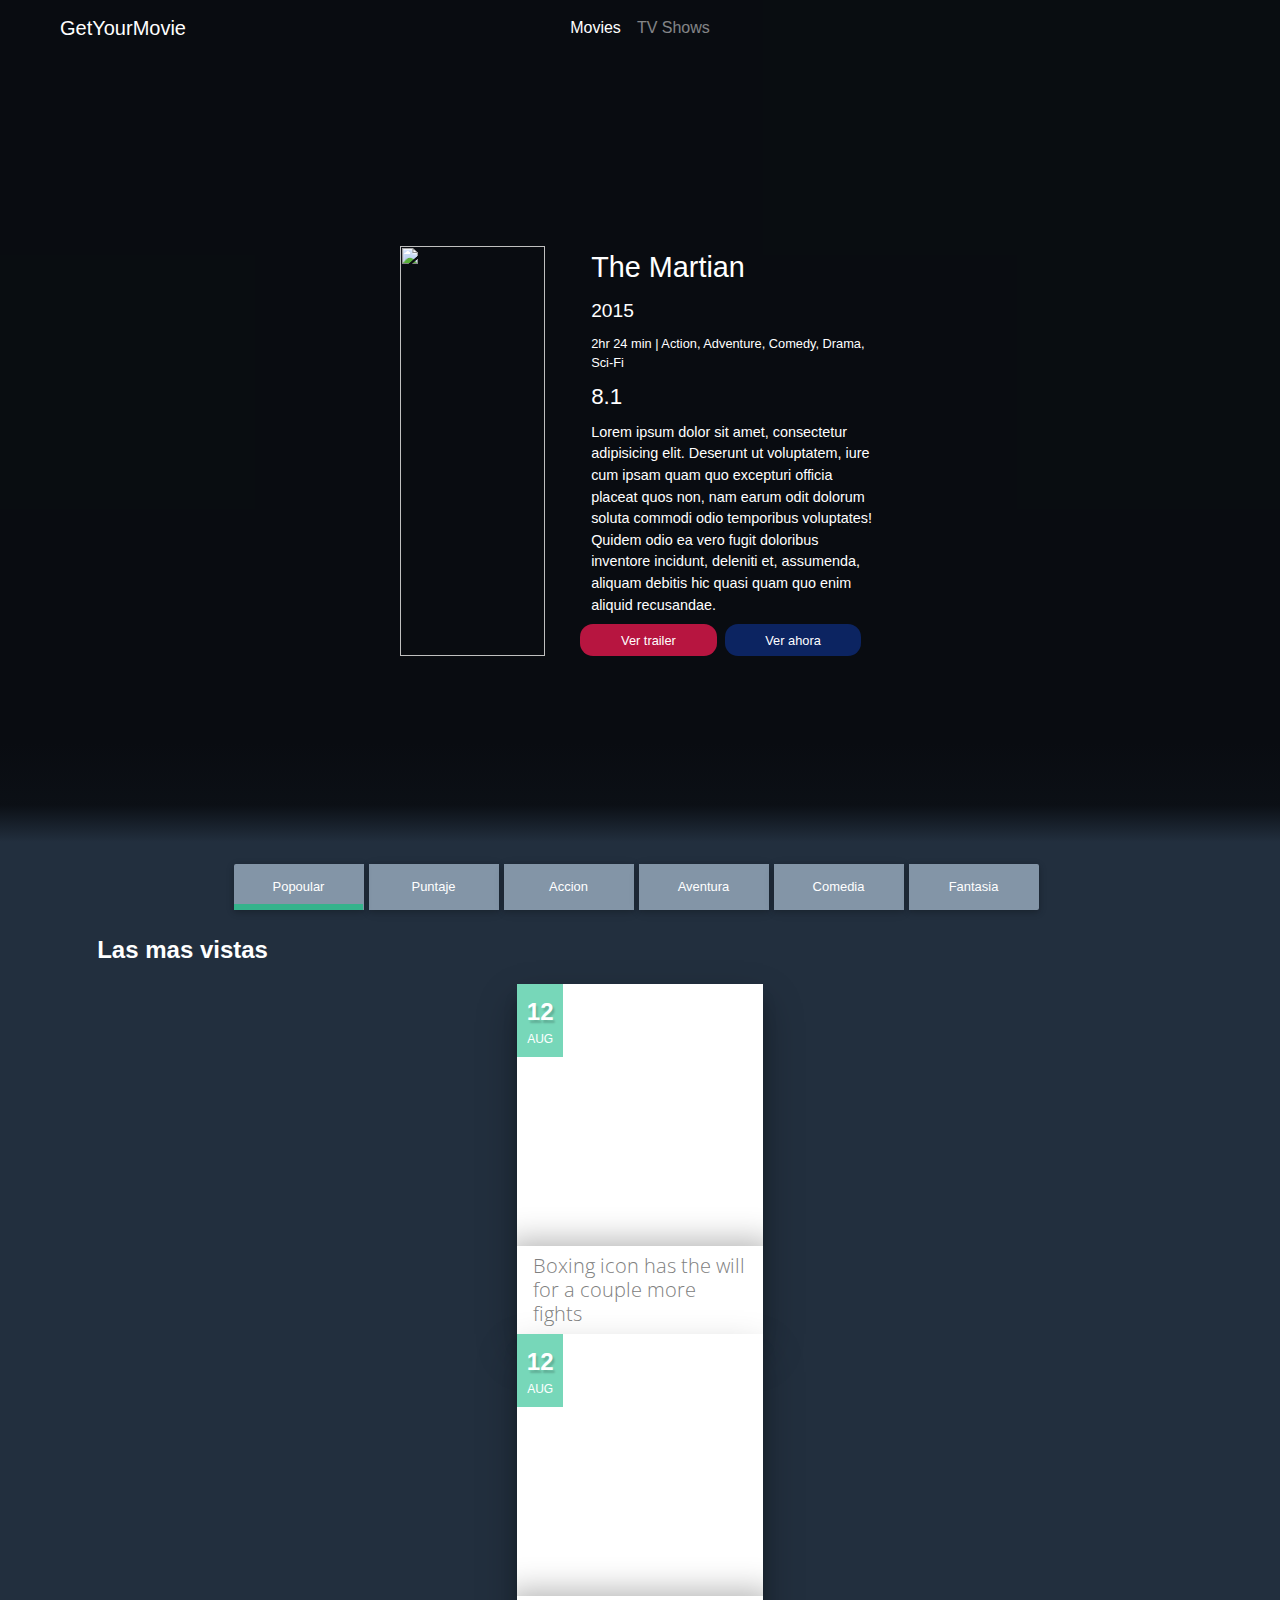
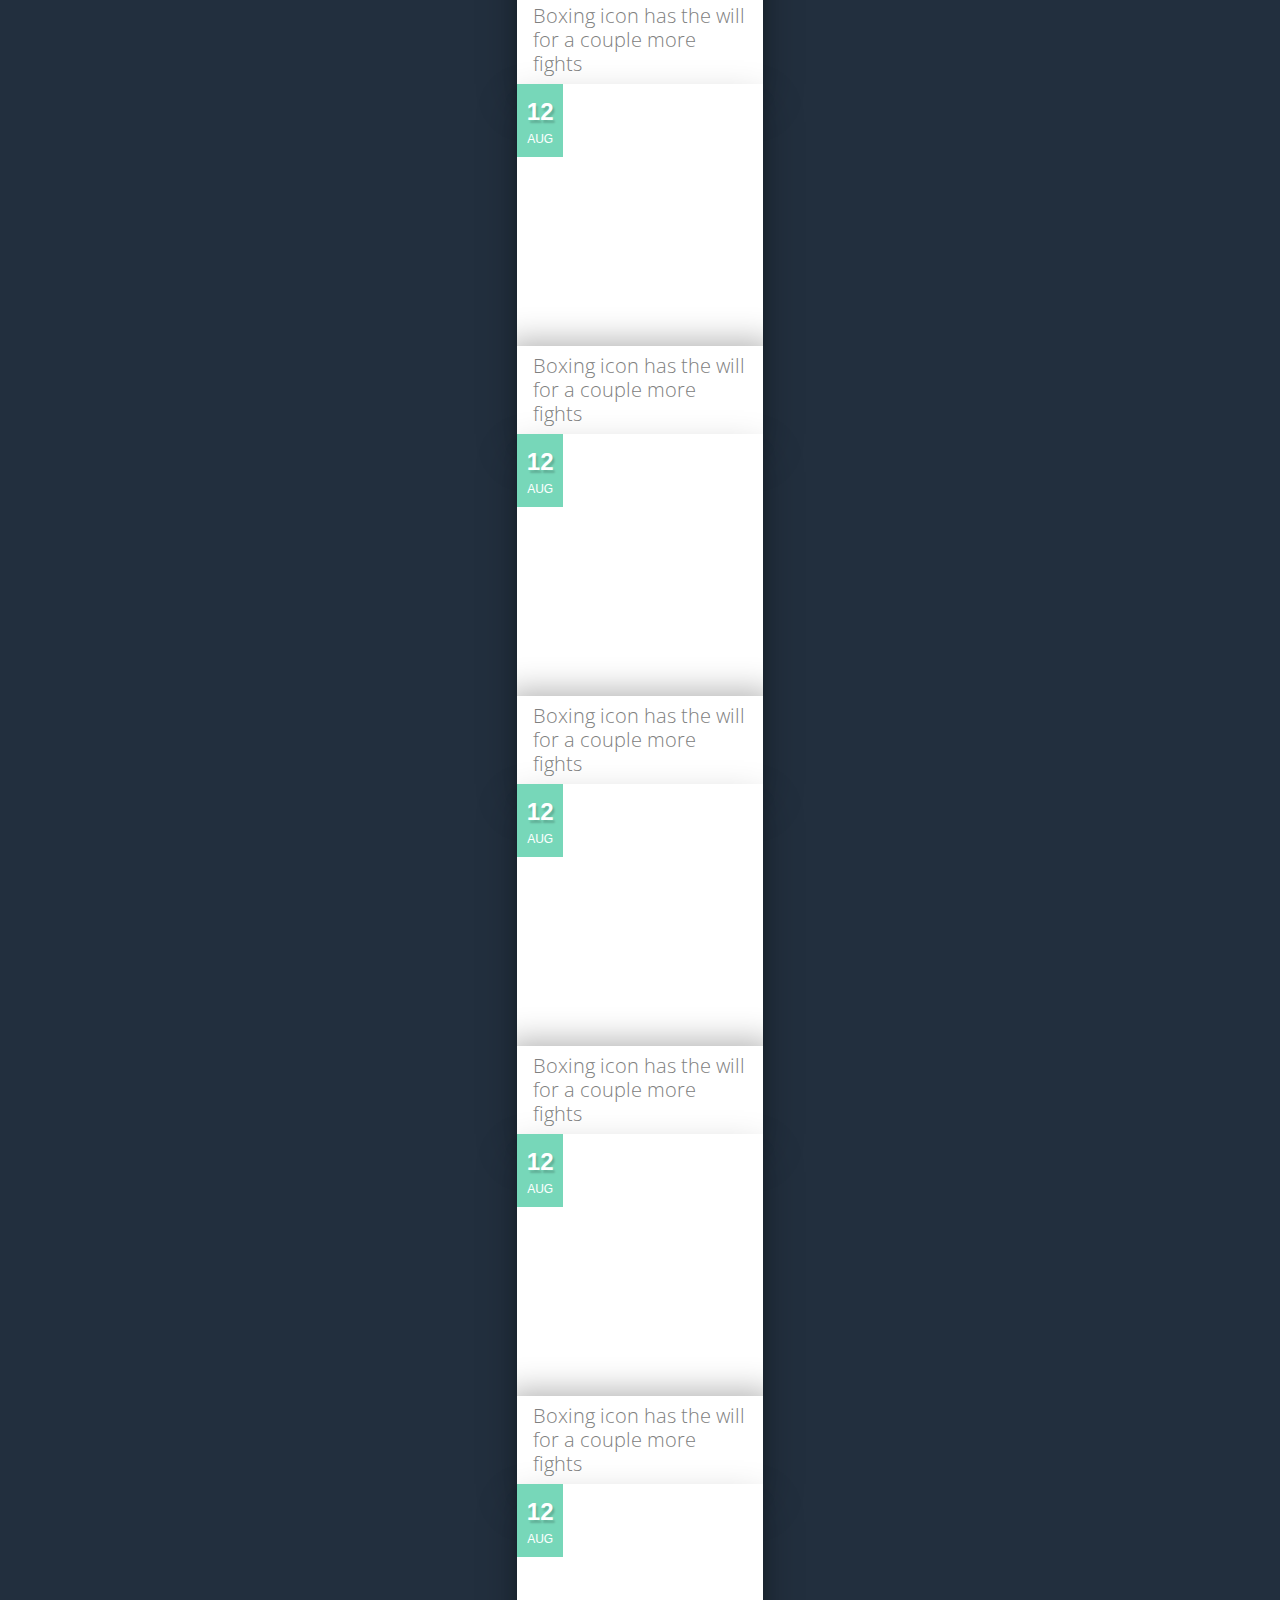
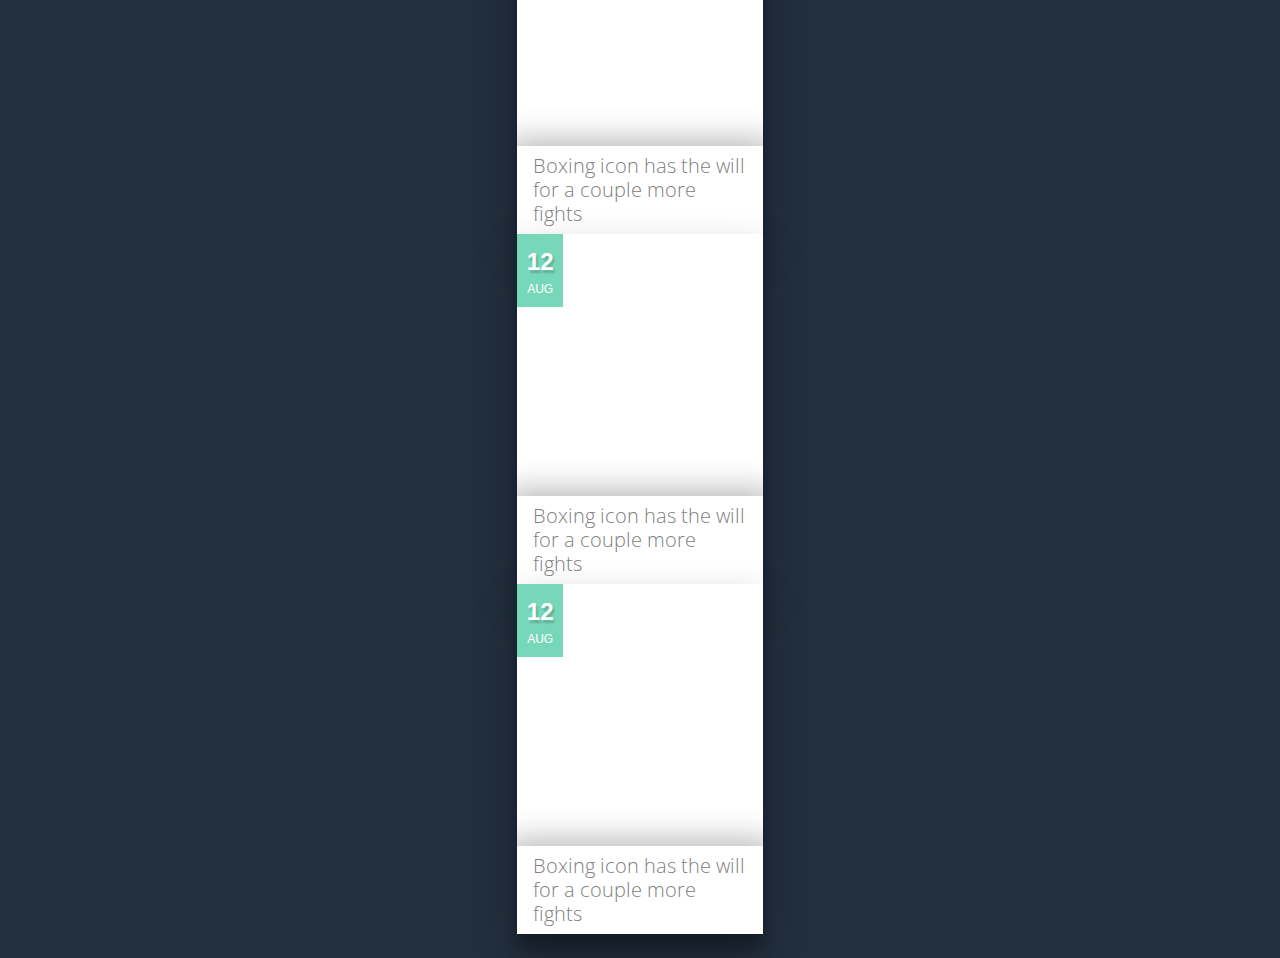
==== commit 93bdeb96: "Arreglando los slides" ====
--- a/index.html
+++ b/index.html
@@ -27,7 +27,7 @@
 	  <a class="navbar-brand" href="#">GetYourMovie</a>
 	    <ul class="navbar-nav">
 	      <li class="nav-item active">
-	        <a class="nav-link" href="#">Movies<span class="sr-only">(current)</span></a>
+	        <a class="nav-link" href="practica-index.html">Movies<span class="sr-only">(current)</span></a>
 	      </li>
 	      <li class="nav-item">
 	        <a class="nav-link" href="#">TV Shows</a>
@@ -40,9 +40,6 @@
 		<div class="row justify-content-center">
 			<div class="hero-video">
 				<video src="https://ak6.picdn.net/shutterstock/videos/1014547376/preview/stock-footage-slow-motion-young-woman-running-in-purple-flowers-field-in-iceland-travel-and-adventure-concept.webm" autoplay loop poster="">
-
-				</video>
-
 			</div>
 			<div class="hero-poster col-6 col-sm-5 col-md-5 col-lg-3 d-flex" style="background: ">
 				<img  class="" src="http://images.fandango.com/images/fandangoblog/Fan_JusticeLeagueposter_blo.jpg" style="width: 100%; height: 100%"; alt="">
@@ -60,11 +57,12 @@
 				</div>
 			</div>
 		</div>
+		<div class="hero-bg-transition container-fluid"></div>
 	</div>
 
 	<div id="filter" class="btn-toolbar mt-3" role="toolbar" aria-label="Toolbar with button groups">
 	  <div class="btn-categories btn-group mr-2 flex-wrap" role="group" aria-label="First group">
-	    <button type="button" class="btn btn-default">Popoular</button>
+	    <button type="button" class="btn btn-default active">Popoular</button>
 	    <button type="button" class="btn btn-default">Puntaje</button>
 	    <button type="button" class="btn btn-default">Accion</button>
 	    <button type="button" class="btn btn-default">Aventura</button>
@@ -282,211 +280,7 @@
 		<!-- End Slider -->
 
 
-		<!-- Slider -->
-		<div class="slider-wraper container-fluid mb-4">
-			<div class="your-class container">
-
-				<!-- Slide item -->
-			  <div class="slider-item d-flex justify-content-center">
-					<div class="slide-card">
-				    <div class="wrapper">
-				      <div class="date">
-				        <span class="day">12</span>
-				        <span class="month">Aug</span>
-				      </div>
-				      <div class="data">
-				        <div class="content">
-				          <h2 class="title">Boxing icon has the will for a couple more fights</h2>
-				          <div class="text"><p>The highly anticipated world championship fight will take place at 10am and is the second major boxing blockbuster in the nation after 43 years.
-									The highly anticipated world championship fight will take place at 10am and is the second major boxing blockbuster in the nation after 43 years.
-									The highly anticipated world championship fight will take place at 10am and is the second major boxing blockbuster in the nation after 43 years.</p>
-								</div>
-									<div class="info-buttons row d-flex justify-content-end"><div class="col-6 px-2 mt-2"><button class="info-btn btn-ahora">Ver ahora</button></div></div>
-				        </div>
-				      </div>
-				    </div>
-				  </div>
-			  </div>
-
-				<!-- Slide item -->
-			  <div class="slider-item d-flex justify-content-center">
-					<div class="slide-card">
-				    <div class="wrapper">
-				      <div class="date">
-				        <span class="day">12</span>
-				        <span class="month">Aug</span>
-				      </div>
-				      <div class="data">
-				        <div class="content">
-				          <h2 class="title">Boxing icon has the will for a couple more fights</h2>
-				          <div class="text"><p>The highly anticipated world championship fight will take place at 10am and is the second major boxing blockbuster in the nation after 43 years.
-									The highly anticipated world championship fight will take place at 10am and is the second major boxing blockbuster in the nation after 43 years.
-									The highly anticipated world championship fight will take place at 10am and is the second major boxing blockbuster in the nation after 43 years.</p>
-								</div>
-									<div class="info-buttons row d-flex justify-content-end"><div class="col-6 px-2 mt-2"><button class="info-btn btn-ahora">Ver ahora</button></div></div>
-				        </div>
-				      </div>
-				    </div>
-				  </div>
-			  </div>
-
-				<!-- Slide item -->
-			  <div class="slider-item d-flex justify-content-center">
-					<div class="slide-card">
-				    <div class="wrapper">
-				      <div class="date">
-				        <span class="day">12</span>
-				        <span class="month">Aug</span>
-				      </div>
-				      <div class="data">
-				        <div class="content">
-				          <h2 class="title">Boxing icon has the will for a couple more fights</h2>
-				          <div class="text"><p>The highly anticipated world championship fight will take place at 10am and is the second major boxing blockbuster in the nation after 43 years.
-									The highly anticipated world championship fight will take place at 10am and is the second major boxing blockbuster in the nation after 43 years.
-									The highly anticipated world championship fight will take place at 10am and is the second major boxing blockbuster in the nation after 43 years.</p>
-								</div>
-									<div class="info-buttons row d-flex justify-content-end"><div class="col-6 px-2 mt-2"><button class="info-btn btn-ahora">Ver ahora</button></div></div>
-				        </div>
-				      </div>
-				    </div>
-				  </div>
-			  </div>
-
-				<!-- Slide item -->
-			  <div class="slider-item d-flex justify-content-center">
-					<div class="slide-card">
-				    <div class="wrapper">
-				      <div class="date">
-				        <span class="day">12</span>
-				        <span class="month">Aug</span>
-				      </div>
-				      <div class="data">
-				        <div class="content">
-				          <h2 class="title">Boxing icon has the will for a couple more fights</h2>
-				          <div class="text"><p>The highly anticipated world championship fight will take place at 10am and is the second major boxing blockbuster in the nation after 43 years.
-									The highly anticipated world championship fight will take place at 10am and is the second major boxing blockbuster in the nation after 43 years.
-									The highly anticipated world championship fight will take place at 10am and is the second major boxing blockbuster in the nation after 43 years.</p>
-								</div>
-									<div class="info-buttons row d-flex justify-content-end"><div class="col-6 px-2 mt-2"><button class="info-btn btn-ahora">Ver ahora</button></div></div>
-				        </div>
-				      </div>
-				    </div>
-				  </div>
-			  </div>
-
-				<!-- Slide item -->
-			  <div class="slider-item d-flex justify-content-center">
-					<div class="slide-card">
-				    <div class="wrapper">
-				      <div class="date">
-				        <span class="day">12</span>
-				        <span class="month">Aug</span>
-				      </div>
-				      <div class="data">
-				        <div class="content">
-				          <h2 class="title">Boxing icon has the will for a couple more fights</h2>
-				          <div class="text"><p>The highly anticipated world championship fight will take place at 10am and is the second major boxing blockbuster in the nation after 43 years.
-									The highly anticipated world championship fight will take place at 10am and is the second major boxing blockbuster in the nation after 43 years.
-									The highly anticipated world championship fight will take place at 10am and is the second major boxing blockbuster in the nation after 43 years.</p>
-								</div>
-									<div class="info-buttons row d-flex justify-content-end"><div class="col-6 px-2 mt-2"><button class="info-btn btn-ahora">Ver ahora</button></div></div>
-				        </div>
-				      </div>
-				    </div>
-				  </div>
-			  </div>
-
-				<!-- Slide item -->
-			  <div class="slider-item d-flex justify-content-center">
-					<div class="slide-card">
-				    <div class="wrapper">
-				      <div class="date">
-				        <span class="day">12</span>
-				        <span class="month">Aug</span>
-				      </div>
-				      <div class="data">
-				        <div class="content">
-				          <h2 class="title">Boxing icon has the will for a couple more fights</h2>
-				          <div class="text"><p>The highly anticipated world championship fight will take place at 10am and is the second major boxing blockbuster in the nation after 43 years.
-									The highly anticipated world championship fight will take place at 10am and is the second major boxing blockbuster in the nation after 43 years.
-									The highly anticipated world championship fight will take place at 10am and is the second major boxing blockbuster in the nation after 43 years.</p>
-								</div>
-									<div class="info-buttons row d-flex justify-content-end"><div class="col-6 px-2 mt-2"><button class="info-btn btn-ahora">Ver ahora</button></div></div>
-				        </div>
-				      </div>
-				    </div>
-				  </div>
-			  </div>
-
-				<!-- Slide item -->
-			  <div class="slider-item d-flex justify-content-center">
-					<div class="slide-card">
-				    <div class="wrapper">
-				      <div class="date">
-				        <span class="day">12</span>
-				        <span class="month">Aug</span>
-				      </div>
-				      <div class="data">
-				        <div class="content">
-				          <h2 class="title">Boxing icon has the will for a couple more fights</h2>
-				          <div class="text"><p>The highly anticipated world championship fight will take place at 10am and is the second major boxing blockbuster in the nation after 43 years.
-									The highly anticipated world championship fight will take place at 10am and is the second major boxing blockbuster in the nation after 43 years.
-									The highly anticipated world championship fight will take place at 10am and is the second major boxing blockbuster in the nation after 43 years.</p>
-								</div>
-									<div class="info-buttons row d-flex justify-content-end"><div class="col-6 px-2 mt-2"><button class="info-btn btn-ahora">Ver ahora</button></div></div>
-				        </div>
-				      </div>
-				    </div>
-				  </div>
-			  </div>
-
-				<!-- Slide item -->
-			  <div class="slider-item d-flex justify-content-center">
-					<div class="slide-card">
-				    <div class="wrapper">
-				      <div class="date">
-				        <span class="day">12</span>
-				        <span class="month">Aug</span>
-				      </div>
-				      <div class="data">
-				        <div class="content">
-				          <h2 class="title">Boxing icon has the will for a couple more fights</h2>
-				          <div class="text"><p>The highly anticipated world championship fight will take place at 10am and is the second major boxing blockbuster in the nation after 43 years.
-									The highly anticipated world championship fight will take place at 10am and is the second major boxing blockbuster in the nation after 43 years.
-									The highly anticipated world championship fight will take place at 10am and is the second major boxing blockbuster in the nation after 43 years.</p>
-								</div>
-									<div class="info-buttons row d-flex justify-content-end"><div class="col-6 px-2 mt-2"><button class="info-btn btn-ahora">Ver ahora</button></div></div>
-				        </div>
-				      </div>
-				    </div>
-				  </div>
-			  </div>
-
-				<!-- Slide item -->
-			  <div class="slider-item d-flex justify-content-center">
-					<div class="slide-card">
-				    <div class="wrapper">
-				      <div class="date">
-				        <span class="day">12</span>
-				        <span class="month">Aug</span>
-				      </div>
-				      <div class="data">
-				        <div class="content">
-				          <h2 class="title">Boxing icon has the will for a couple more fights</h2>
-				          <div class="text"><p>The highly anticipated world championship fight will take place at 10am and is the second major boxing blockbuster in the nation after 43 years.
-									The highly anticipated world championship fight will take place at 10am and is the second major boxing blockbuster in the nation after 43 years.
-									The highly anticipated world championship fight will take place at 10am and is the second major boxing blockbuster in the nation after 43 years.</p>
-								</div>
-									<div class="info-buttons row d-flex justify-content-end"><div class="col-6 px-2 mt-2"><button class="info-btn btn-ahora">Ver ahora</button></div></div>
-				        </div>
-				      </div>
-				    </div>
-				  </div>
-			  </div>
-			</div>
-		</div>
-
-		<!-- End Slider -->
+
 	</div>
 
 
--- a/css/style.min.css
+++ b/css/style.min.css
@@ -1,4 +1,4 @@
-@import url(https://fonts.googleapis.com/css?family=Open+Sans:300,400,700);*{box-sizing:border-box}html,body{width:100vw;overflow-x:hidden;background:#222f3e}body{position:absolute;top:0;left:0}nav{position:absolute !important;background-color:transparent !important;top:0;left:0;z-index:5;width:100%}nav .navbar-collapse{justify-content:center}@media (min-width: 768px){nav .navbar-brand{position:absolute;left:60px}}.hero-principal{position:relative;padding:100px 40px 40px;min-height:calc(100vh - 58.08px);display:flex;align-items:center;overflow-y:hidden}.hero-principal .hero-video{position:absolute;width:100%;height:100%;top:0;left:0;background:rgba(0,0,0,0.3)}.hero-principal .hero-video video{position:relative;width:100%;height:100%;object-fit:cover}.hero-principal .hero-video::after{position:absolute;content:'';width:100%;height:100%;top:0;left:0;background:rgba(0,0,0,0.6)}.hero-poster{position:relative;justify-content:flex-end}@media (max-width: 991.98px){.hero-poster{justify-content:center}}.hero-poster img{width:100%;max-width:350px;height:100%;object-fit:cover;padding-right:1rem;align-self:flex-start}.hero-info{align-items:flex-start;max-width:700px}.hero-info p{text-align:left;margin-bottom:8px;color:#fff}.hero-info .info-name{font-size:1.8rem}.hero-info .info-year{font-size:1.2rem}.hero-info .info-duration{font-size:0.8rem}.hero-info .info-rating{font-size:1.4rem}.hero-info .info-description{font-size:0.9rem}.info-buttons{width:100%;align-self:center;outline:none}.info-buttons .info-btn{width:100%;height:32px;border:none;border-radius:13px;font-size:0.8rem;color:#ffffff}.info-buttons .btn-trailer{background:#b71540;transition:200ms}.info-buttons .btn-trailer:hover{background:#891030}.info-buttons .btn-ahora{background:#0c2461;transition:200ms}.info-buttons .btn-ahora:hover{background:#061334}.btn-categories{width:100%;justify-content:center;align-items:center;background:#222f3e}@media (max-width: 767.98px){.btn-categories{margin-right:0 !important}}.btn-categories .btn{flex-basis:calc((100% - 300px)/6);max-width:130px;flex-grow:0;margin:.375rem;color:inherit;text-transform:capitalize;word-wrap:break-word;white-space:normal;cursor:pointer;border:0;border-radius:.125rem;box-shadow:0 2px 5px 0 rgba(0,0,0,0.16),0 2px 10px 0 rgba(0,0,0,0.12);transition:color .15s ease-in-out,+@import url(https://fonts.googleapis.com/css?family=Open+Sans:300,400,700);*{box-sizing:border-box}html,body{width:100vw;overflow-x:hidden;background:#222f3e}body{position:absolute;top:0;left:0}nav{position:absolute !important;background-color:transparent !important;top:0;left:0;z-index:5;width:100%}nav .navbar-collapse{justify-content:center}@media (min-width: 768px){nav .navbar-brand{position:absolute;left:60px}}.hero-principal{position:relative;padding:100px 40px 40px;min-height:calc(100vh - 58.08px);display:flex;align-items:center;overflow-y:hidden}.hero-principal .hero-video{position:absolute;width:100%;height:100%;top:0;left:0;background:rgba(0,0,0,0.3)}.hero-principal .hero-video video{position:relative;width:100%;height:100%;object-fit:cover}.hero-principal .hero-video::after{position:absolute;content:'';width:100%;height:100%;top:0;left:0;background:rgba(0,0,0,0.6)}.hero-principal .hero-bg-transition{position:absolute;bottom:0;width:100%;height:100px;background:#222f3e;background:linear-gradient(0deg, #222f3e 0%, rgba(34,47,62,0.1) 37%, rgba(255,255,255,0) 100%)}.hero-poster{position:relative;justify-content:flex-end}@media (max-width: 991.98px){.hero-poster{justify-content:center}}.hero-poster img{width:100%;max-width:350px;height:100%;object-fit:cover;padding-right:1rem;align-self:flex-start}.hero-info{align-items:flex-start;max-width:700px}.hero-info p{text-align:left;margin-bottom:8px;color:#fff}.hero-info .info-name{font-size:1.8rem}.hero-info .info-year{font-size:1.2rem}.hero-info .info-duration{font-size:0.8rem}.hero-info .info-rating{font-size:1.4rem}.hero-info .info-description{font-size:0.9rem}.info-buttons{width:100%;align-self:center;outline:none}.info-buttons .info-btn{width:100%;height:32px;border:none;border-radius:13px;font-size:0.8rem;color:#ffffff}.info-buttons .btn-trailer{background:#b71540;transition:200ms}.info-buttons .btn-trailer:hover{background:#891030}.info-buttons .btn-ahora{background:#0c2461;transition:200ms}.info-buttons .btn-ahora:hover{background:#061334}.btn-categories{width:100%;justify-content:center;align-items:center;background:#222f3e}@media (max-width: 767.98px){.btn-categories{margin-right:0 !important}}.btn-categories .btn{position:relative;flex-basis:calc((100% - 300px)/6);max-width:130px;flex-grow:0;margin:.375rem;color:inherit;text-transform:capitalize;word-wrap:break-word;white-space:normal;cursor:pointer;border:0;border-radius:.125rem;box-shadow:0 2px 5px 0 rgba(0,0,0,0.16),0 2px 10px 0 rgba(0,0,0,0.12);transition:color .15s ease-in-out,  background-color .15s ease-in-out,  border-color .15s ease-in-out,- box-shadow .15s ease-in-out;padding:.84rem 2.14rem;font-size:.81rem}@media (max-width: 767.98px){.btn-categories .btn{flex-basis:30%;margin-left:0}}.btn-categories .btn-default{color:#fff;background-color:#8395a7 !important}.btn-categories .btn-default:hover{background-color:#219287 !important}.row-slide{margin:50px auto 100px}.movies-section{background:#222f3e}.slider-wraper{margin:0}.slider-wraper .slide-category p{display:inline-block;font-size:1.5em;padding-left:calc(1.7rem);font-weight:700;color:#fff}@media (min-width: 1200px){.slider-wraper .slide-category p{padding-left:calc(1.7rem - 15px)}}.slider-item{outline:none !important}.slide-card{padding:0 1.7rem;min-width:300px !important;max-width:300px}.slide-card .wrapper{background-color:#fff;min-height:350px;position:relative;overflow:hidden;box-shadow:0 19px 38px rgba(0,0,0,0.3),0 15px 12px rgba(0,0,0,0.2)}.slide-card .wrapper:hover .data{transform:translateY(0)}.slide-card .data{position:absolute;bottom:0;width:100%;transform:translateY(calc(160px + 1em));transition:transform 0.3s}.slide-card .data .content{padding:0.5em 1em 1em 1em;position:relative;z-index:1}.slide-card .title{font-family:"Open Sans",sans-serif;font-weight:300;font-size:20px}.slide-card .title a{text-decoration:none}.slide-card .text{height:120px;margin:0;overflow-y:auto}.slide-card .text p{font-size:15px}.slide-card .text::-webkit-scrollbar-track{background-color:#dfe6e9}.slide-card .text::-webkit-scrollbar{width:5px}.slide-card .text::-webkit-scrollbar-thumb{background-color:#636e72}.slide-card .text::-webkit-scrollbar-thumb:hover,.slide-card .text::-webkit-scrollbar-thumb:active{background-color:#222f3e}.slide-card .wrapper{background:url(http://images.fandango.com/images/fandangoblog/Fan_JusticeLeagueposter_blo.jpg) 20% 1%/cover no-repeat}.slide-card .date{position:absolute;top:0;left:0;background-color:#77d7b9;color:#fff;padding:0.6em}.slide-card .date span{display:block;text-align:center}.slide-card .date .day{font-weight:700;font-size:24px;text-shadow:2px 3px 2px rgba(0,0,0,0.18)}.slide-card .date .month{text-transform:uppercase}.slide-card .date .month,.slide-card .date .year{font-size:12px}.slide-card .content{background-color:#fff;box-shadow:0 5px 30px 10px rgba(0,0,0,0.3)}.slide-card .content .info-buttons{margin:0}.slide-card .title{color:gray}@media (max-width: 599px){.slick-next.slick-arrow{right:0}.slick-prev.slick-arrow{left:0}}
+ box-shadow .15s ease-in-out;padding:.84rem 2.14rem;font-size:.81rem}@media (max-width: 767.98px){.btn-categories .btn{flex-basis:30%;margin-left:0}}.btn-categories .btn-default{color:#fff;background-color:#8395a7 !important}.btn-categories .btn-default:hover{background-color:#298c6d !important}.btn-categories .active::after{content:'';position:absolute;width:calc(100% - 1px);height:6px;bottom:0;left:0;background:#35b38c}.row-slide{margin:50px auto 100px}.movies-section{background:#222f3e}.slider-wraper{margin:0}.slider-wraper .slide-category p{display:inline-block;font-size:1.5em;padding-left:calc(1.7rem);font-weight:700;color:#fff}@media (min-width: 1200px){.slider-wraper .slide-category p{padding-left:calc(1.7rem - 15px)}}.slider-item{outline:none !important}.slide-card{padding:0 1.7rem;min-width:300px !important;max-width:300px}.slide-card .wrapper{background-color:#fff;min-height:350px;position:relative;overflow:hidden;box-shadow:0 19px 38px rgba(0,0,0,0.3),0 15px 12px rgba(0,0,0,0.2)}.slide-card .wrapper:hover .data{transform:translateY(0)}.slide-card .data{position:absolute;bottom:0;width:100%;transform:translateY(calc(160px + 1em));transition:transform 0.3s}.slide-card .data .content{padding:0.5em 1em 1em 1em;position:relative;z-index:1}.slide-card .title{font-family:"Open Sans",sans-serif;font-weight:300;font-size:20px}.slide-card .title a{text-decoration:none}.slide-card .text{height:120px;margin:0;overflow-y:auto}.slide-card .text p{font-size:15px}.slide-card .text::-webkit-scrollbar-track{background-color:#dfe6e9}.slide-card .text::-webkit-scrollbar{width:5px}.slide-card .text::-webkit-scrollbar-thumb{background-color:#636e72}.slide-card .text::-webkit-scrollbar-thumb:hover,.slide-card .text::-webkit-scrollbar-thumb:active{background-color:#222f3e}.slide-card .wrapper{background-size:cover;background-position:center}.slide-card .date{position:absolute;top:0;left:0;background-color:#77d7b9;color:#fff;padding:0.6em}.slide-card .date span{display:block;text-align:center}.slide-card .date .day{font-weight:700;font-size:24px;text-shadow:2px 3px 2px rgba(0,0,0,0.18)}.slide-card .date .month{text-transform:uppercase}.slide-card .date .month,.slide-card .date .year{font-size:12px}.slide-card .content{background-color:#fff;box-shadow:0 5px 30px 10px rgba(0,0,0,0.3)}.slide-card .content .info-buttons{margin:0}.slide-card .title{color:gray}@media (max-width: 599px){.slick-next.slick-arrow{right:0}.slick-prev.slick-arrow{left:0}}
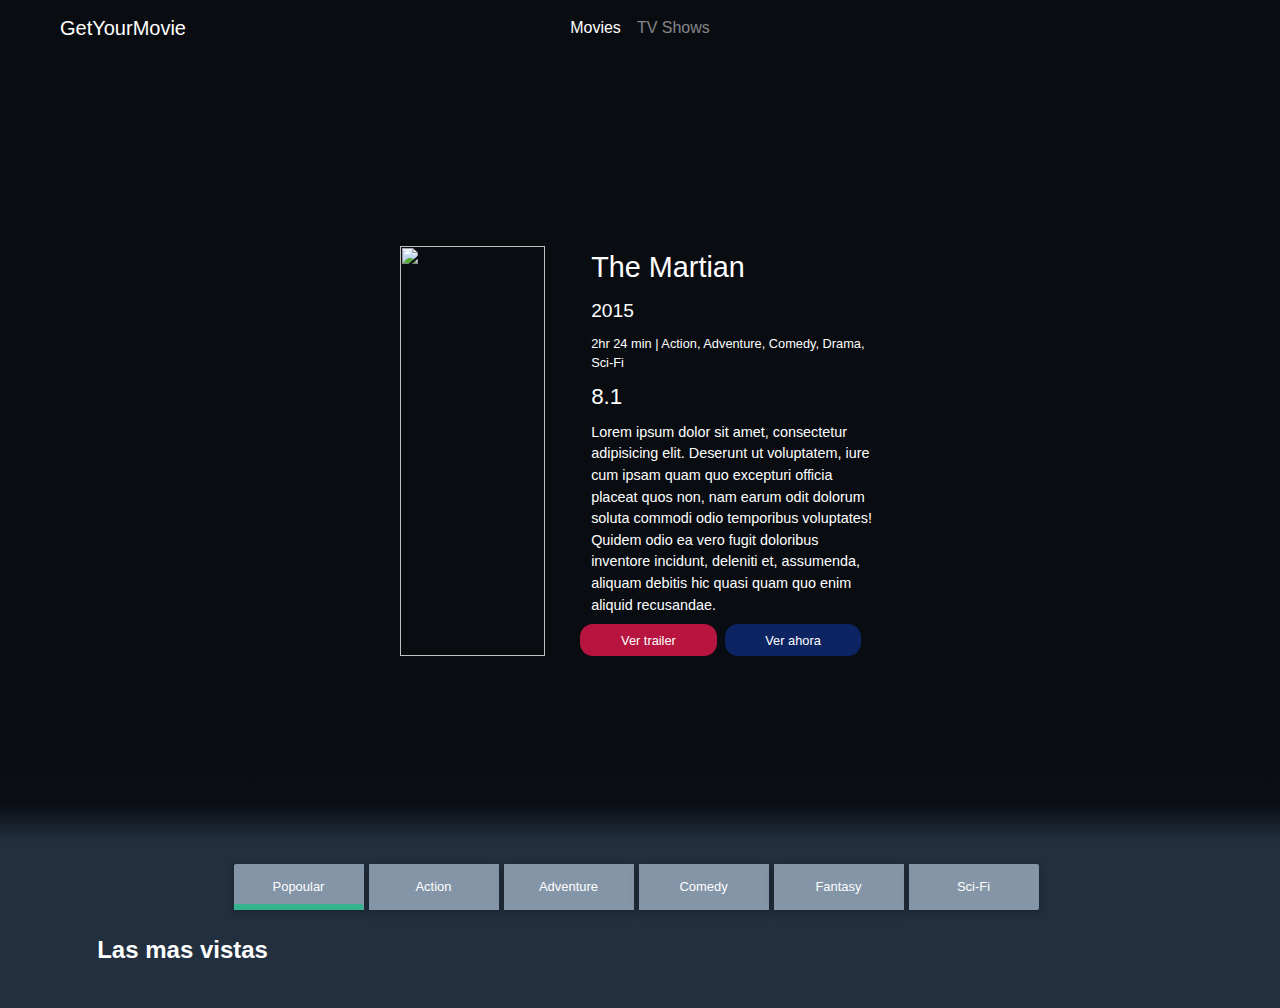
==== commit 6e915c90: "Remove from slider fixed" ====
--- a/index.html
+++ b/index.html
@@ -62,12 +62,12 @@
 
 	<div id="filter" class="btn-toolbar mt-3" role="toolbar" aria-label="Toolbar with button groups">
 	  <div class="btn-categories btn-group mr-2 flex-wrap" role="group" aria-label="First group">
-	    <button type="button" class="btn btn-default active">Popoular</button>
-	    <button type="button" class="btn btn-default">Puntaje</button>
-	    <button type="button" class="btn btn-default">Accion</button>
-	    <button type="button" class="btn btn-default">Aventura</button>
-	    <button type="button" class="btn btn-default">Comedia</button>
-	    <button type="button" class="btn btn-default">Fantasia</button>
+			<button type="button" class="btn btn-default active popular">Popoular</button>
+	    <button type="button" class="btn btn-default genre" genre_id = "28">Action</button>
+	    <button type="button" class="btn btn-default genre" genre_id = "16">Adventure</button>
+	    <button type="button" class="btn btn-default genre" genre_id = "35">Comedy</button>
+	    <button type="button" class="btn btn-default genre" genre_id = "14">Fantasy</button>
+			<button type="button" class="btn btn-default genre" genre_id = "878">Sci-fi</button>
 	  </div>
 	</div>
 
@@ -77,203 +77,7 @@
 			<div class="slide-category container mt-3" style=""><p>Las mas vistas</p></div>
 			<div class="your-class container">
 
-				<!-- Slide item -->
-			  <div class="slider-item d-flex justify-content-center">
-					<div class="slide-card">
-				    <div class="wrapper">
-				      <div class="date">
-				        <span class="day">12</span>
-				        <span class="month">Aug</span>
-				      </div>
-				      <div class="data">
-				        <div class="content">
-				          <h2 class="title">Boxing icon has the will for a couple more fights</h2>
-				          <div class="text"><p>The highly anticipated world championship fight will take place at 10am and is the second major boxing blockbuster in the nation after 43 years.
-									The highly anticipated world championship fight will take place at 10am and is the second major boxing blockbuster in the nation after 43 years.
-									The highly anticipated world championship fight will take place at 10am and is the second major boxing blockbuster in the nation after 43 years.</p>
-								</div>
-									<div class="info-buttons row d-flex justify-content-end"><div class="col-6 px-2 mt-2"><button class="info-btn btn-ahora">Ver ahora</button></div></div>
-				        </div>
-				      </div>
-				    </div>
-				  </div>
-			  </div>
 
-				<!-- Slide item -->
-			  <div class="slider-item d-flex justify-content-center">
-					<div class="slide-card">
-				    <div class="wrapper">
-				      <div class="date">
-				        <span class="day">12</span>
-				        <span class="month">Aug</span>
-				      </div>
-				      <div class="data">
-				        <div class="content">
-				          <h2 class="title">Boxing icon has the will for a couple more fights</h2>
-				          <div class="text"><p>The highly anticipated world championship fight will take place at 10am and is the second major boxing blockbuster in the nation after 43 years.
-									The highly anticipated world championship fight will take place at 10am and is the second major boxing blockbuster in the nation after 43 years.
-									The highly anticipated world championship fight will take place at 10am and is the second major boxing blockbuster in the nation after 43 years.</p>
-								</div>
-									<div class="info-buttons row d-flex justify-content-end"><div class="col-6 px-2 mt-2"><button class="info-btn btn-ahora">Ver ahora</button></div></div>
-				        </div>
-				      </div>
-				    </div>
-				  </div>
-			  </div>
-
-				<!-- Slide item -->
-			  <div class="slider-item d-flex justify-content-center">
-					<div class="slide-card">
-				    <div class="wrapper">
-				      <div class="date">
-				        <span class="day">12</span>
-				        <span class="month">Aug</span>
-				      </div>
-				      <div class="data">
-				        <div class="content">
-				          <h2 class="title">Boxing icon has the will for a couple more fights</h2>
-				          <div class="text"><p>The highly anticipated world championship fight will take place at 10am and is the second major boxing blockbuster in the nation after 43 years.
-									The highly anticipated world championship fight will take place at 10am and is the second major boxing blockbuster in the nation after 43 years.
-									The highly anticipated world championship fight will take place at 10am and is the second major boxing blockbuster in the nation after 43 years.</p>
-								</div>
-									<div class="info-buttons row d-flex justify-content-end"><div class="col-6 px-2 mt-2"><button class="info-btn btn-ahora">Ver ahora</button></div></div>
-				        </div>
-				      </div>
-				    </div>
-				  </div>
-			  </div>
-
-				<!-- Slide item -->
-			  <div class="slider-item d-flex justify-content-center">
-					<div class="slide-card">
-				    <div class="wrapper">
-				      <div class="date">
-				        <span class="day">12</span>
-				        <span class="month">Aug</span>
-				      </div>
-				      <div class="data">
-				        <div class="content">
-				          <h2 class="title">Boxing icon has the will for a couple more fights</h2>
-				          <div class="text"><p>The highly anticipated world championship fight will take place at 10am and is the second major boxing blockbuster in the nation after 43 years.
-									The highly anticipated world championship fight will take place at 10am and is the second major boxing blockbuster in the nation after 43 years.
-									The highly anticipated world championship fight will take place at 10am and is the second major boxing blockbuster in the nation after 43 years.</p>
-								</div>
-									<div class="info-buttons row d-flex justify-content-end"><div class="col-6 px-2 mt-2"><button class="info-btn btn-ahora">Ver ahora</button></div></div>
-				        </div>
-				      </div>
-				    </div>
-				  </div>
-			  </div>
-
-				<!-- Slide item -->
-			  <div class="slider-item d-flex justify-content-center">
-					<div class="slide-card">
-				    <div class="wrapper">
-				      <div class="date">
-				        <span class="day">12</span>
-				        <span class="month">Aug</span>
-				      </div>
-				      <div class="data">
-				        <div class="content">
-				          <h2 class="title">Boxing icon has the will for a couple more fights</h2>
-				          <div class="text"><p>The highly anticipated world championship fight will take place at 10am and is the second major boxing blockbuster in the nation after 43 years.
-									The highly anticipated world championship fight will take place at 10am and is the second major boxing blockbuster in the nation after 43 years.
-									The highly anticipated world championship fight will take place at 10am and is the second major boxing blockbuster in the nation after 43 years.</p>
-								</div>
-									<div class="info-buttons row d-flex justify-content-end"><div class="col-6 px-2 mt-2"><button class="info-btn btn-ahora">Ver ahora</button></div></div>
-				        </div>
-				      </div>
-				    </div>
-				  </div>
-			  </div>
-
-				<!-- Slide item -->
-			  <div class="slider-item d-flex justify-content-center">
-					<div class="slide-card">
-				    <div class="wrapper">
-				      <div class="date">
-				        <span class="day">12</span>
-				        <span class="month">Aug</span>
-				      </div>
-				      <div class="data">
-				        <div class="content">
-				          <h2 class="title">Boxing icon has the will for a couple more fights</h2>
-				          <div class="text"><p>The highly anticipated world championship fight will take place at 10am and is the second major boxing blockbuster in the nation after 43 years.
-									The highly anticipated world championship fight will take place at 10am and is the second major boxing blockbuster in the nation after 43 years.
-									The highly anticipated world championship fight will take place at 10am and is the second major boxing blockbuster in the nation after 43 years.</p>
-								</div>
-									<div class="info-buttons row d-flex justify-content-end"><div class="col-6 px-2 mt-2"><button class="info-btn btn-ahora">Ver ahora</button></div></div>
-				        </div>
-				      </div>
-				    </div>
-				  </div>
-			  </div>
-
-				<!-- Slide item -->
-			  <div class="slider-item d-flex justify-content-center">
-					<div class="slide-card">
-				    <div class="wrapper">
-				      <div class="date">
-				        <span class="day">12</span>
-				        <span class="month">Aug</span>
-				      </div>
-				      <div class="data">
-				        <div class="content">
-				          <h2 class="title">Boxing icon has the will for a couple more fights</h2>
-				          <div class="text"><p>The highly anticipated world championship fight will take place at 10am and is the second major boxing blockbuster in the nation after 43 years.
-									The highly anticipated world championship fight will take place at 10am and is the second major boxing blockbuster in the nation after 43 years.
-									The highly anticipated world championship fight will take place at 10am and is the second major boxing blockbuster in the nation after 43 years.</p>
-								</div>
-									<div class="info-buttons row d-flex justify-content-end"><div class="col-6 px-2 mt-2"><button class="info-btn btn-ahora">Ver ahora</button></div></div>
-				        </div>
-				      </div>
-				    </div>
-				  </div>
-			  </div>
-
-				<!-- Slide item -->
-			  <div class="slider-item d-flex justify-content-center">
-					<div class="slide-card">
-				    <div class="wrapper">
-				      <div class="date">
-				        <span class="day">12</span>
-				        <span class="month">Aug</span>
-				      </div>
-				      <div class="data">
-				        <div class="content">
-				          <h2 class="title">Boxing icon has the will for a couple more fights</h2>
-				          <div class="text"><p>The highly anticipated world championship fight will take place at 10am and is the second major boxing blockbuster in the nation after 43 years.
-									The highly anticipated world championship fight will take place at 10am and is the second major boxing blockbuster in the nation after 43 years.
-									The highly anticipated world championship fight will take place at 10am and is the second major boxing blockbuster in the nation after 43 years.</p>
-								</div>
-									<div class="info-buttons row d-flex justify-content-end"><div class="col-6 px-2 mt-2"><button class="info-btn btn-ahora">Ver ahora</button></div></div>
-				        </div>
-				      </div>
-				    </div>
-				  </div>
-			  </div>
-
-				<!-- Slide item -->
-			  <div class="slider-item d-flex justify-content-center">
-					<div class="slide-card">
-				    <div class="wrapper">
-				      <div class="date">
-				        <span class="day">12</span>
-				        <span class="month">Aug</span>
-				      </div>
-				      <div class="data">
-				        <div class="content">
-				          <h2 class="title">Boxing icon has the will for a couple more fights</h2>
-				          <div class="text"><p>The highly anticipated world championship fight will take place at 10am and is the second major boxing blockbuster in the nation after 43 years.
-									The highly anticipated world championship fight will take place at 10am and is the second major boxing blockbuster in the nation after 43 years.
-									The highly anticipated world championship fight will take place at 10am and is the second major boxing blockbuster in the nation after 43 years.</p>
-								</div>
-									<div class="info-buttons row d-flex justify-content-end"><div class="col-6 px-2 mt-2"><button class="info-btn btn-ahora">Ver ahora</button></div></div>
-				        </div>
-				      </div>
-				    </div>
-				  </div>
-			  </div>
 			</div>
 		</div>
 
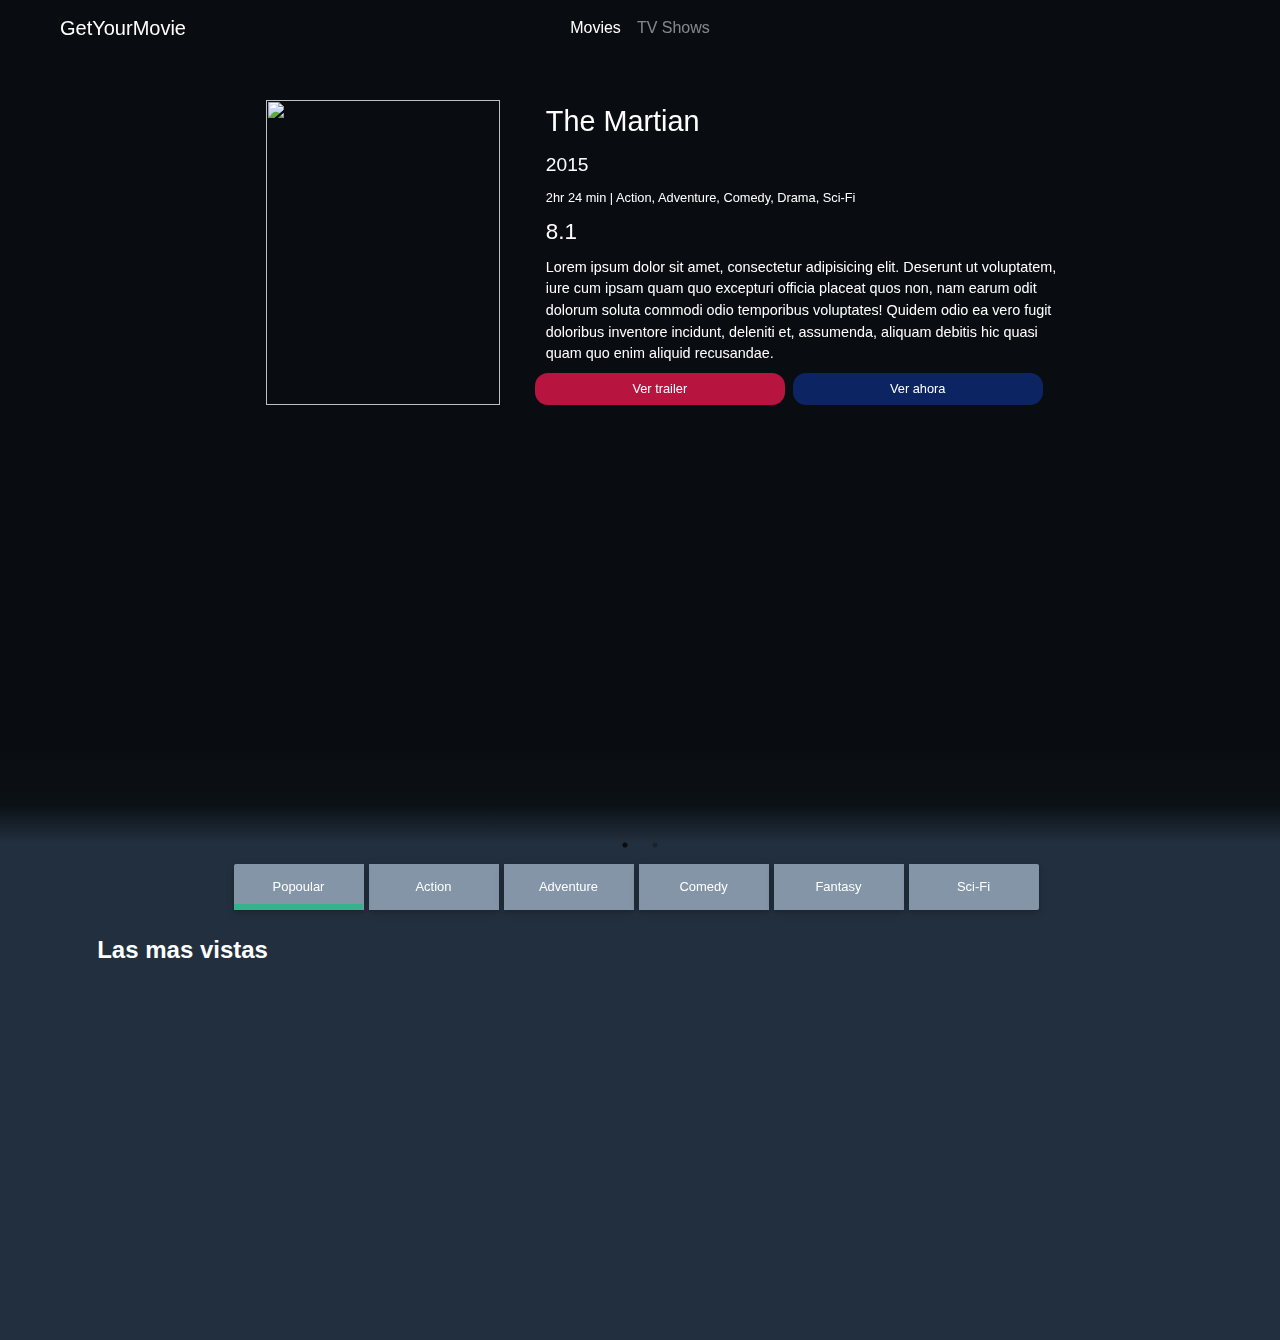
==== commit 83b03cd1: "Submitting on 21.02.20" ====
--- a/index.html
+++ b/index.html
@@ -36,29 +36,69 @@
 	  </div>
 	</nav>
 
-	<div class="hero-principal container-fluid justify-content-center" style="">
-		<div class="row justify-content-center">
-			<div class="hero-video">
-				<video src="https://ak6.picdn.net/shutterstock/videos/1014547376/preview/stock-footage-slow-motion-young-woman-running-in-purple-flowers-field-in-iceland-travel-and-adventure-concept.webm" autoplay loop poster="">
-			</div>
-			<div class="hero-poster col-6 col-sm-5 col-md-5 col-lg-3 d-flex" style="background: ">
-				<img  class="" src="http://images.fandango.com/images/fandangoblog/Fan_JusticeLeagueposter_blo.jpg" style="width: 100%; height: 100%"; alt="">
-			</div>
-			<div class="hero-info col-12 col-sm-7 col-md-5" style="background: ">
-				<p class="info-name">The Martian</p >
-				<p class="info-year">2015</p>
-				<p class="info-duration">2hr 24 min | Action, Adventure, Comedy, Drama, Sci-Fi</p>
-				<p class="info-rating">8.1</p>
-				<p class="info-description">Lorem ipsum dolor sit amet, consectetur adipisicing elit. Deserunt ut voluptatem, iure cum ipsam quam quo excepturi officia placeat quos non, nam earum odit dolorum soluta commodi odio temporibus voluptates! Quidem odio ea vero fugit doloribus inventore incidunt, deleniti et, assumenda, aliquam debitis hic quasi quam quo enim aliquid recusandae.</p>
 
-				<div class="info-buttons row d-flex">
-					<div class="col-6 px-1"><button class="info-btn btn-trailer">Ver trailer</button></div>
-					<div class="col-6 px-1"><button class="info-btn btn-ahora">Ver ahora</button></div>
+	<!-- Hero starts here -->
+
+	<div class="hero-section container-fluid m-0 p-0" style="padding-top: 100px">
+		<div class="hero-slider container-fluid m-0 p-0" style="padding-top: 100px">
+
+		<!-- Hero item -->
+		<div class="hero-item container-fluid justify-content-center">
+			<div class="row justify-content-center">
+				<div class="hero-video">
+					<video src="https://ak6.picdn.net/shutterstock/videos/1014547376/preview/stock-footage-slow-motion-young-woman-running-in-purple-flowers-field-in-iceland-travel-and-adventure-concept.webm" autoplay loop poster="">
+				</div>
+				<div class="hero-poster col-6 col-sm-5 col-md-5 col-lg-3 d-flex" style="background: ">
+					<img  class="" src="http://images.fandango.com/images/fandangoblog/Fan_JusticeLeagueposter_blo.jpg" style="width: 100%; height: 100%"; alt="">
+				</div>
+				<div class="hero-info col-12 col-sm-7 col-md-5" style="background: ">
+					<p class="info-name">The Martian</p >
+					<p class="info-year">2015</p>
+					<p class="info-duration">2hr 24 min | Action, Adventure, Comedy, Drama, Sci-Fi</p>
+					<p class="info-rating">8.1</p>
+					<p class="info-description">Lorem ipsum dolor sit amet, consectetur adipisicing elit. Deserunt ut voluptatem, iure cum ipsam quam quo excepturi officia placeat quos non, nam earum odit dolorum soluta commodi odio temporibus voluptates! Quidem odio ea vero fugit doloribus inventore incidunt, deleniti et, assumenda, aliquam debitis hic quasi quam quo enim aliquid recusandae.</p>
+
+					<div class="info-buttons row d-flex">
+						<div class="col-6 px-1"><button class="info-btn btn-trailer">Ver trailer</button></div>
+						<div class="col-6 px-1"><button class="info-btn btn-ahora">Ver ahora</button></div>
+					</div>
 				</div>
 			</div>
+			<div class="hero-bg-transition container-fluid p-0"></div>
 		</div>
-		<div class="hero-bg-transition container-fluid"></div>
+
+		<!-- Hero item -->
+		<div class="hero-item container-fluid justify-content-center">
+			<div class="row justify-content-center">
+				<div class="hero-video">
+					<video src="https://ak6.picdn.net/shutterstock/videos/1014547376/preview/stock-footage-slow-motion-young-woman-running-in-purple-flowers-field-in-iceland-travel-and-adventure-concept.webm" autoplay loop poster="">
+				</div>
+				<div class="hero-poster col-6 col-sm-5 col-md-5 col-lg-3 d-flex" style="background: ">
+					<img  class="" src="http://images.fandango.com/images/fandangoblog/Fan_JusticeLeagueposter_blo.jpg" style="width: 100%; height: 100%"; alt="">
+				</div>
+				<div class="hero-info col-12 col-sm-7 col-md-5" style="background: ">
+					<p class="info-name">The Martian</p >
+					<p class="info-year">2015</p>
+					<p class="info-duration">2hr 24 min | Action, Adventure, Comedy, Drama, Sci-Fi</p>
+					<p class="info-rating">8.1</p>
+					<p class="info-description">Lorem ipsum dolor sit amet, consectetur adipisicing elit. Deserunt ut voluptatem, iure cum ipsam quam quo excepturi officia placeat quos non, nam earum odit dolorum soluta commodi odio temporibus voluptates! Quidem odio ea vero fugit doloribus inventore incidunt, deleniti et, assumenda, aliquam debitis hic quasi quam quo enim aliquid recusandae.</p>
+
+					<div class="info-buttons row d-flex">
+						<div class="col-6 px-1"><button class="info-btn btn-trailer">Ver trailer</button></div>
+						<div class="col-6 px-1"><button class="info-btn btn-ahora">Ver ahora</button></div>
+					</div>
+				</div>
+			</div>
+			<div class="hero-bg-transition container-fluid"></div>
+		</div>
+
 	</div>
+	</div>
+	<!-- Hero finishes here -->
+
+
+
+
 
 	<div id="filter" class="btn-toolbar mt-3" role="toolbar" aria-label="Toolbar with button groups">
 	  <div class="btn-categories btn-group mr-2 flex-wrap" role="group" aria-label="First group">
@@ -71,7 +111,8 @@
 	  </div>
 	</div>
 
-	<div class="movies-section">
+	<div class="mov;lk]
+	b ies-section">
 		<!-- Slider -->
 		<div class="slider-wraper container-fluid mb-4 row flex-column">
 			<div class="slide-category container mt-3" style=""><p>Las mas vistas</p></div>
--- a/css/style.min.css
+++ b/css/style.min.css
@@ -1,4 +1,4 @@
-@import url(https://fonts.googleapis.com/css?family=Open+Sans:300,400,700);*{box-sizing:border-box}html,body{width:100vw;overflow-x:hidden;background:#222f3e}body{position:absolute;top:0;left:0}nav{position:absolute !important;background-color:transparent !important;top:0;left:0;z-index:5;width:100%}nav .navbar-collapse{justify-content:center}@media (min-width: 768px){nav .navbar-brand{position:absolute;left:60px}}.hero-principal{position:relative;padding:100px 40px 40px;min-height:calc(100vh - 58.08px);display:flex;align-items:center;overflow-y:hidden}.hero-principal .hero-video{position:absolute;width:100%;height:100%;top:0;left:0;background:rgba(0,0,0,0.3)}.hero-principal .hero-video video{position:relative;width:100%;height:100%;object-fit:cover}.hero-principal .hero-video::after{position:absolute;content:'';width:100%;height:100%;top:0;left:0;background:rgba(0,0,0,0.6)}.hero-principal .hero-bg-transition{position:absolute;bottom:0;width:100%;height:100px;background:#222f3e;background:linear-gradient(0deg, #222f3e 0%, rgba(34,47,62,0.1) 37%, rgba(255,255,255,0) 100%)}.hero-poster{position:relative;justify-content:flex-end}@media (max-width: 991.98px){.hero-poster{justify-content:center}}.hero-poster img{width:100%;max-width:350px;height:100%;object-fit:cover;padding-right:1rem;align-self:flex-start}.hero-info{align-items:flex-start;max-width:700px}.hero-info p{text-align:left;margin-bottom:8px;color:#fff}.hero-info .info-name{font-size:1.8rem}.hero-info .info-year{font-size:1.2rem}.hero-info .info-duration{font-size:0.8rem}.hero-info .info-rating{font-size:1.4rem}.hero-info .info-description{font-size:0.9rem}.info-buttons{width:100%;align-self:center;outline:none}.info-buttons .info-btn{width:100%;height:32px;border:none;border-radius:13px;font-size:0.8rem;color:#ffffff}.info-buttons .btn-trailer{background:#b71540;transition:200ms}.info-buttons .btn-trailer:hover{background:#891030}.info-buttons .btn-ahora{background:#0c2461;transition:200ms}.info-buttons .btn-ahora:hover{background:#061334}.btn-categories{width:100%;justify-content:center;align-items:center;background:#222f3e}@media (max-width: 767.98px){.btn-categories{margin-right:0 !important}}.btn-categories .btn{position:relative;flex-basis:calc((100% - 300px)/6);max-width:130px;flex-grow:0;margin:.375rem;color:inherit;text-transform:capitalize;word-wrap:break-word;white-space:normal;cursor:pointer;border:0;border-radius:.125rem;box-shadow:0 2px 5px 0 rgba(0,0,0,0.16),0 2px 10px 0 rgba(0,0,0,0.12);transition:color .15s ease-in-out,+@import url(https://fonts.googleapis.com/css?family=Open+Sans:300,400,700);*{box-sizing:border-box}html,body{width:100vw;overflow-x:hidden;background:#222f3e}body{position:absolute;top:0;left:0}nav{position:absolute !important;background-color:transparent !important;top:0;left:0;z-index:5;width:100%}nav .navbar-collapse{justify-content:center}@media (min-width: 768px){nav .navbar-brand{position:absolute;left:60px}}.hero-item{position:relative;padding:100px 0px 0px !important;min-height:calc(100vh - 58.08px);display:flex;align-items:center}.hero-item .hero-video{position:absolute;width:100%;height:100%;top:0;left:0;background:rgba(0,0,0,0.3)}.hero-item .hero-video video{position:relative;width:100%;height:100%;object-fit:cover}.hero-item .hero-video::after{position:absolute;content:'';width:100%;height:100%;top:0;left:0;background:rgba(0,0,0,0.6)}.hero-item .hero-bg-transition{position:absolute;bottom:0;width:100%;height:100px;background:#222f3e;background:linear-gradient(0deg, #222f3e 0%, rgba(34,47,62,0.1) 37%, rgba(255,255,255,0) 100%)}.hero-poster{position:relative;justify-content:flex-end}@media (max-width: 991.98px){.hero-poster{justify-content:center}}.hero-poster img{width:100%;max-width:250px;height:100%;object-fit:cover;padding-right:1rem;align-self:flex-start}.hero-info{align-items:flex-start;max-width:700px}.hero-info p{text-align:left;margin-bottom:8px;color:#fff}.hero-info .info-name{font-size:1.8rem}.hero-info .info-year{font-size:1.2rem}.hero-info .info-duration{font-size:0.8rem}.hero-info .info-rating{font-size:1.4rem}.hero-info .info-description{font-size:0.9rem}.info-buttons{width:100%;align-self:center;outline:none}.info-buttons .info-btn{width:100%;height:32px;border:none;border-radius:13px;font-size:0.8rem;color:#ffffff}.info-buttons .btn-trailer{background:#b71540;transition:200ms}.info-buttons .btn-trailer:hover{background:#891030}.info-buttons .btn-ahora{background:#0c2461;transition:200ms}.info-buttons .btn-ahora:hover{background:#061334}.btn-categories{width:100%;justify-content:center;align-items:center;background:#222f3e}@media (max-width: 767.98px){.btn-categories{margin-right:0 !important}}.btn-categories .btn{position:relative;flex-basis:calc((100% - 300px)/6);max-width:130px;flex-grow:0;margin:.375rem;color:inherit;text-transform:capitalize;word-wrap:break-word;white-space:normal;cursor:pointer;border:0;border-radius:.125rem;box-shadow:0 2px 5px 0 rgba(0,0,0,0.16),0 2px 10px 0 rgba(0,0,0,0.12);transition:color .15s ease-in-out,  background-color .15s ease-in-out,  border-color .15s ease-in-out,- box-shadow .15s ease-in-out;padding:.84rem 2.14rem;font-size:.81rem}@media (max-width: 767.98px){.btn-categories .btn{flex-basis:30%;margin-left:0}}.btn-categories .btn-default{color:#fff;background-color:#8395a7 !important}.btn-categories .btn-default:hover{background-color:#298c6d !important}.btn-categories .active::after{content:'';position:absolute;width:calc(100% - 1px);height:6px;bottom:0;left:0;background:#35b38c}.row-slide{margin:50px auto 100px}.movies-section{background:#222f3e}.slider-wraper{margin:0}.slider-wraper .slide-category p{display:inline-block;font-size:1.5em;padding-left:calc(1.7rem);font-weight:700;color:#fff}@media (min-width: 1200px){.slider-wraper .slide-category p{padding-left:calc(1.7rem - 15px)}}.slider-item{outline:none !important}.slide-card{padding:0 1.7rem;min-width:300px !important;max-width:300px}.slide-card .wrapper{background-color:#fff;min-height:350px;position:relative;overflow:hidden;box-shadow:0 19px 38px rgba(0,0,0,0.3),0 15px 12px rgba(0,0,0,0.2)}.slide-card .wrapper:hover .data{transform:translateY(0)}.slide-card .data{position:absolute;bottom:0;width:100%;transform:translateY(calc(160px + 1em));transition:transform 0.3s}.slide-card .data .content{padding:0.5em 1em 1em 1em;position:relative;z-index:1}.slide-card .title{font-family:"Open Sans",sans-serif;font-weight:300;font-size:20px}.slide-card .title a{text-decoration:none}.slide-card .text{height:120px;margin:0;overflow-y:auto}.slide-card .text p{font-size:15px}.slide-card .text::-webkit-scrollbar-track{background-color:#dfe6e9}.slide-card .text::-webkit-scrollbar{width:5px}.slide-card .text::-webkit-scrollbar-thumb{background-color:#636e72}.slide-card .text::-webkit-scrollbar-thumb:hover,.slide-card .text::-webkit-scrollbar-thumb:active{background-color:#222f3e}.slide-card .wrapper{background-size:cover;background-position:center}.slide-card .date{position:absolute;top:0;left:0;background-color:#77d7b9;color:#fff;padding:0.6em}.slide-card .date span{display:block;text-align:center}.slide-card .date .day{font-weight:700;font-size:24px;text-shadow:2px 3px 2px rgba(0,0,0,0.18)}.slide-card .date .month{text-transform:uppercase}.slide-card .date .month,.slide-card .date .year{font-size:12px}.slide-card .content{background-color:#fff;box-shadow:0 5px 30px 10px rgba(0,0,0,0.3)}.slide-card .content .info-buttons{margin:0}.slide-card .title{color:gray}@media (max-width: 599px){.slick-next.slick-arrow{right:0}.slick-prev.slick-arrow{left:0}}
+ box-shadow .15s ease-in-out;padding:.84rem 2.14rem;font-size:.81rem}@media (max-width: 767.98px){.btn-categories .btn{flex-basis:30%;margin-left:0}}.btn-categories .btn-default{color:#fff;background-color:#8395a7 !important}.btn-categories .btn-default:hover{background-color:#298c6d !important}.btn-categories .active::after{content:'';position:absolute;width:calc(100% - 1px);height:6px;bottom:0;left:0;background:#35b38c}.row-slide{margin:50px auto 100px}.movies-section{background:#222f3e}.slider-wraper{margin:0;min-height:400px}.slider-wraper .slide-category p{display:inline-block;font-size:1.5em;padding-left:calc(1.7rem);font-weight:700;color:#fff}@media (min-width: 1200px){.slider-wraper .slide-category p{padding-left:calc(1.7rem - 15px)}}.slider-item{outline:none !important}.slide-card{padding:0 1.7rem;min-width:300px !important;max-width:300px}.slide-card .wrapper{background-color:#fff;min-height:350px;position:relative;overflow:hidden;box-shadow:0 19px 38px rgba(0,0,0,0.3),0 15px 12px rgba(0,0,0,0.2)}.slide-card .wrapper:hover .data{transform:translateY(0)}.slide-card .data{position:absolute;bottom:0;width:100%;transform:translateY(calc(160px + 1em));transition:transform 0.3s}.slide-card .data .content{padding:0.5em 1em 1em 1em;position:relative;z-index:1}.slide-card .title{font-family:"Open Sans",sans-serif;font-weight:300;font-size:20px}.slide-card .title a{text-decoration:none}.slide-card .text{height:120px;margin:0;overflow-y:auto}.slide-card .text p{font-size:15px}.slide-card .text::-webkit-scrollbar-track{background-color:#dfe6e9}.slide-card .text::-webkit-scrollbar{width:5px}.slide-card .text::-webkit-scrollbar-thumb{background-color:#636e72}.slide-card .text::-webkit-scrollbar-thumb:hover,.slide-card .text::-webkit-scrollbar-thumb:active{background-color:#222f3e}.slide-card .wrapper{background-size:cover;background-position:center}.slide-card .date{position:absolute;top:0;left:0;background-color:#77d7b9;color:#fff;padding:0.6em}.slide-card .date span{display:block;text-align:center}.slide-card .date .day{font-weight:700;font-size:24px;text-shadow:2px 3px 2px rgba(0,0,0,0.18)}.slide-card .date .month{text-transform:uppercase}.slide-card .date .month,.slide-card .date .year{font-size:12px}.slide-card .content{background-color:#fff;box-shadow:0 5px 30px 10px rgba(0,0,0,0.3)}.slide-card .content .info-buttons{margin:0}.slide-card .title{color:gray}@media (max-width: 599px){.slick-next.slick-arrow{right:0}.slick-prev.slick-arrow{left:0}}.slick-dots li button{width:50px;height:50px}
